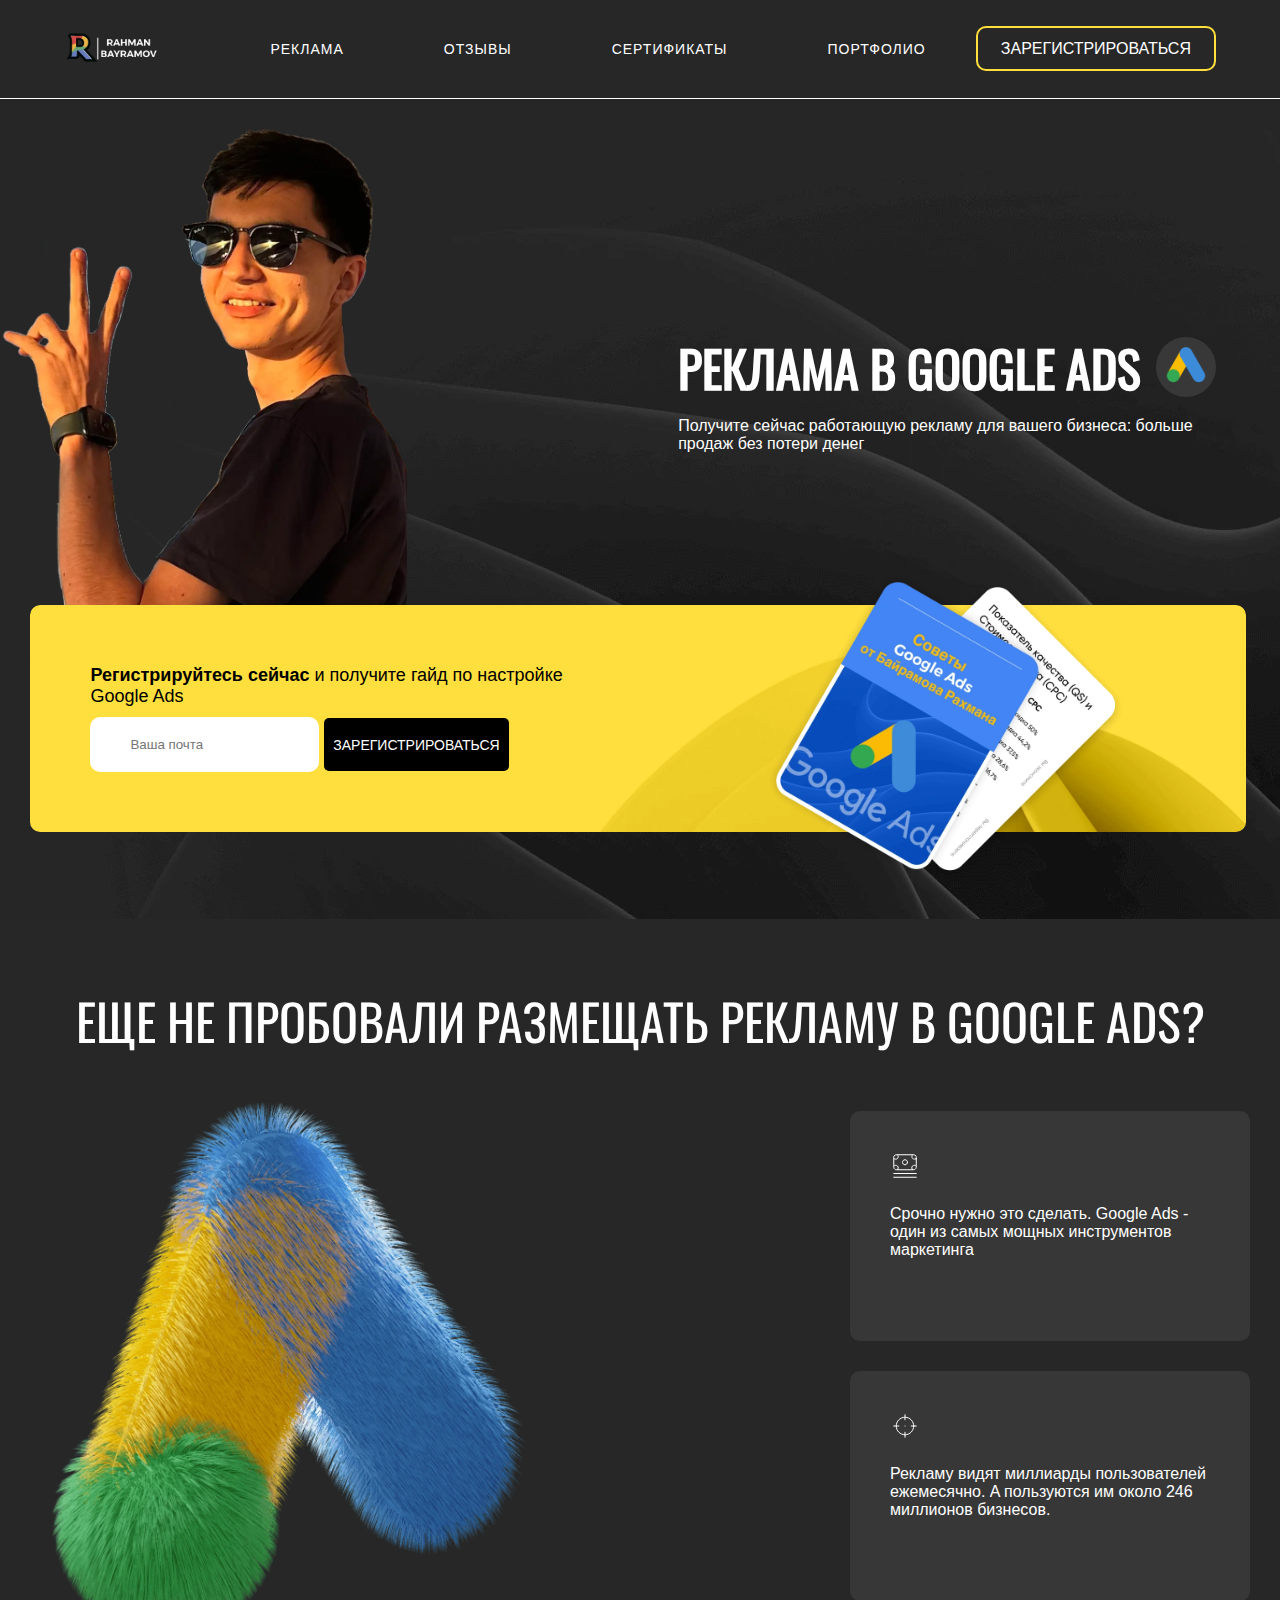
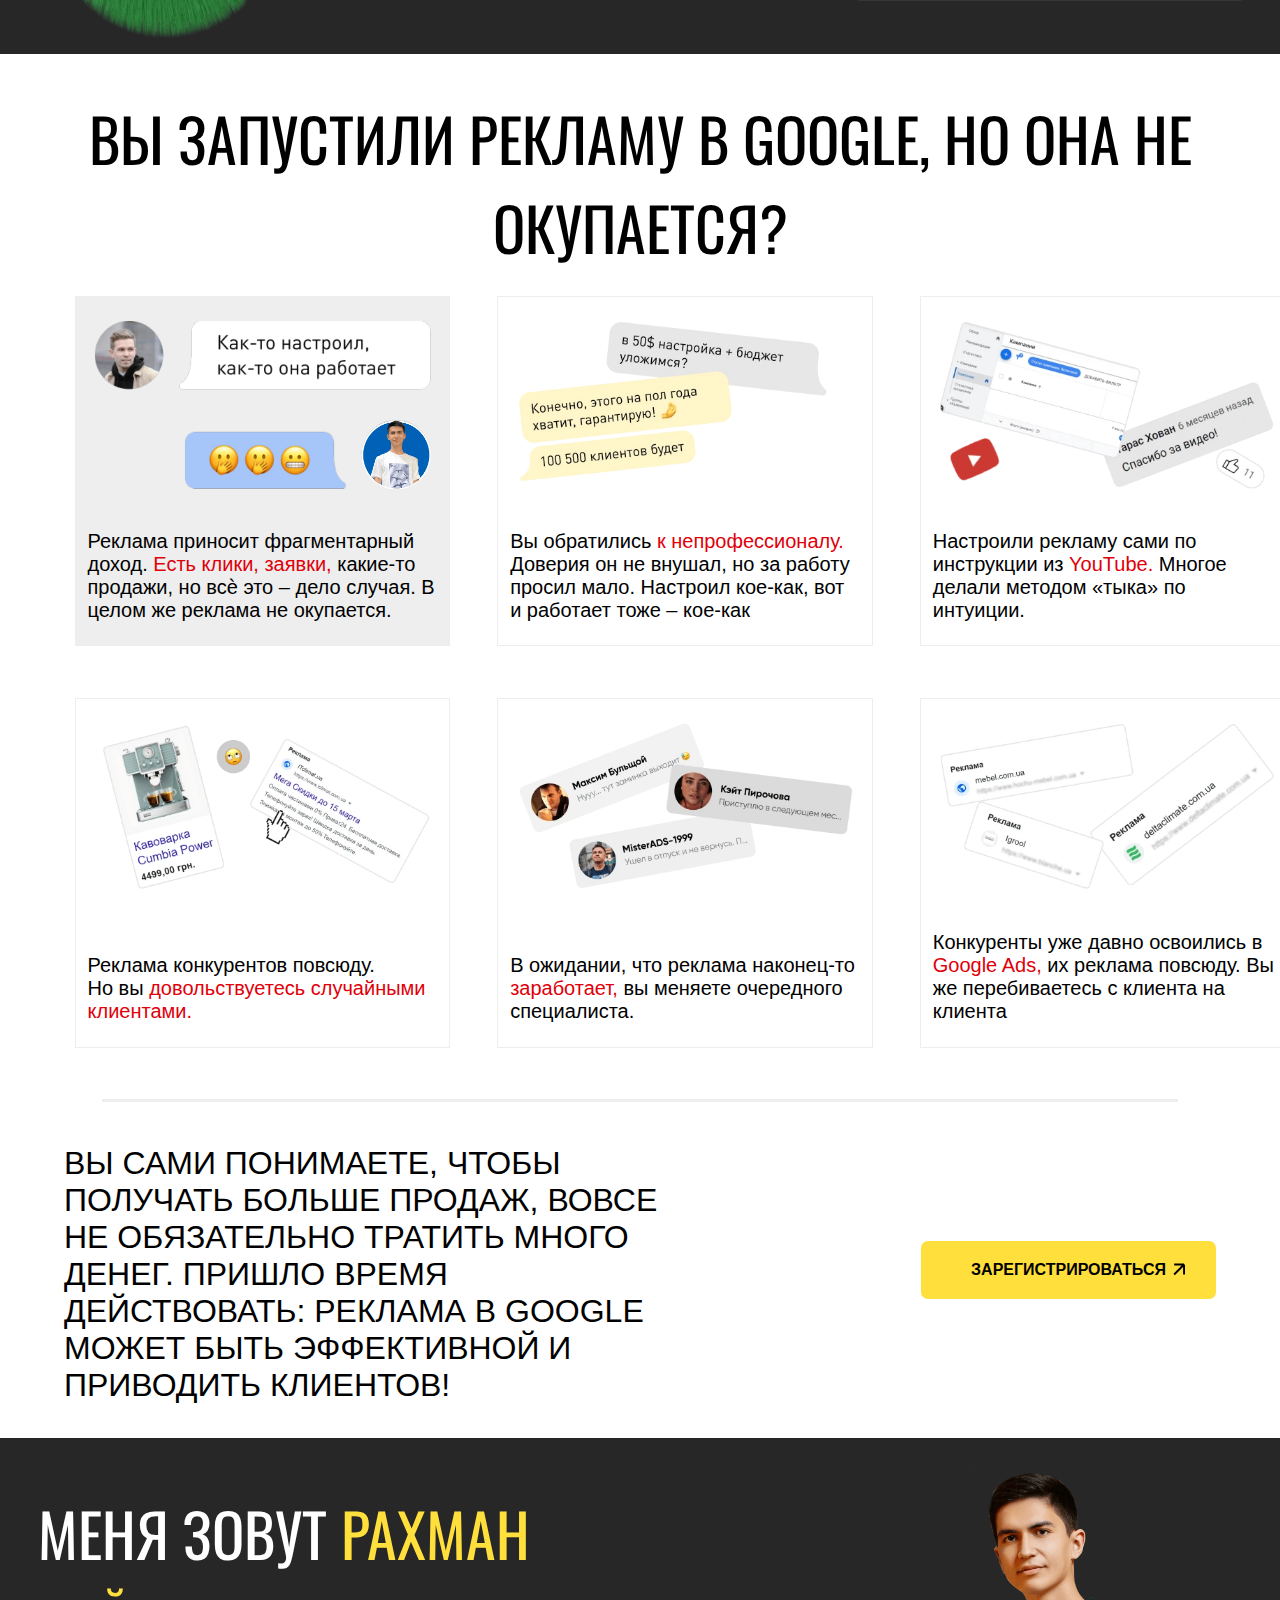
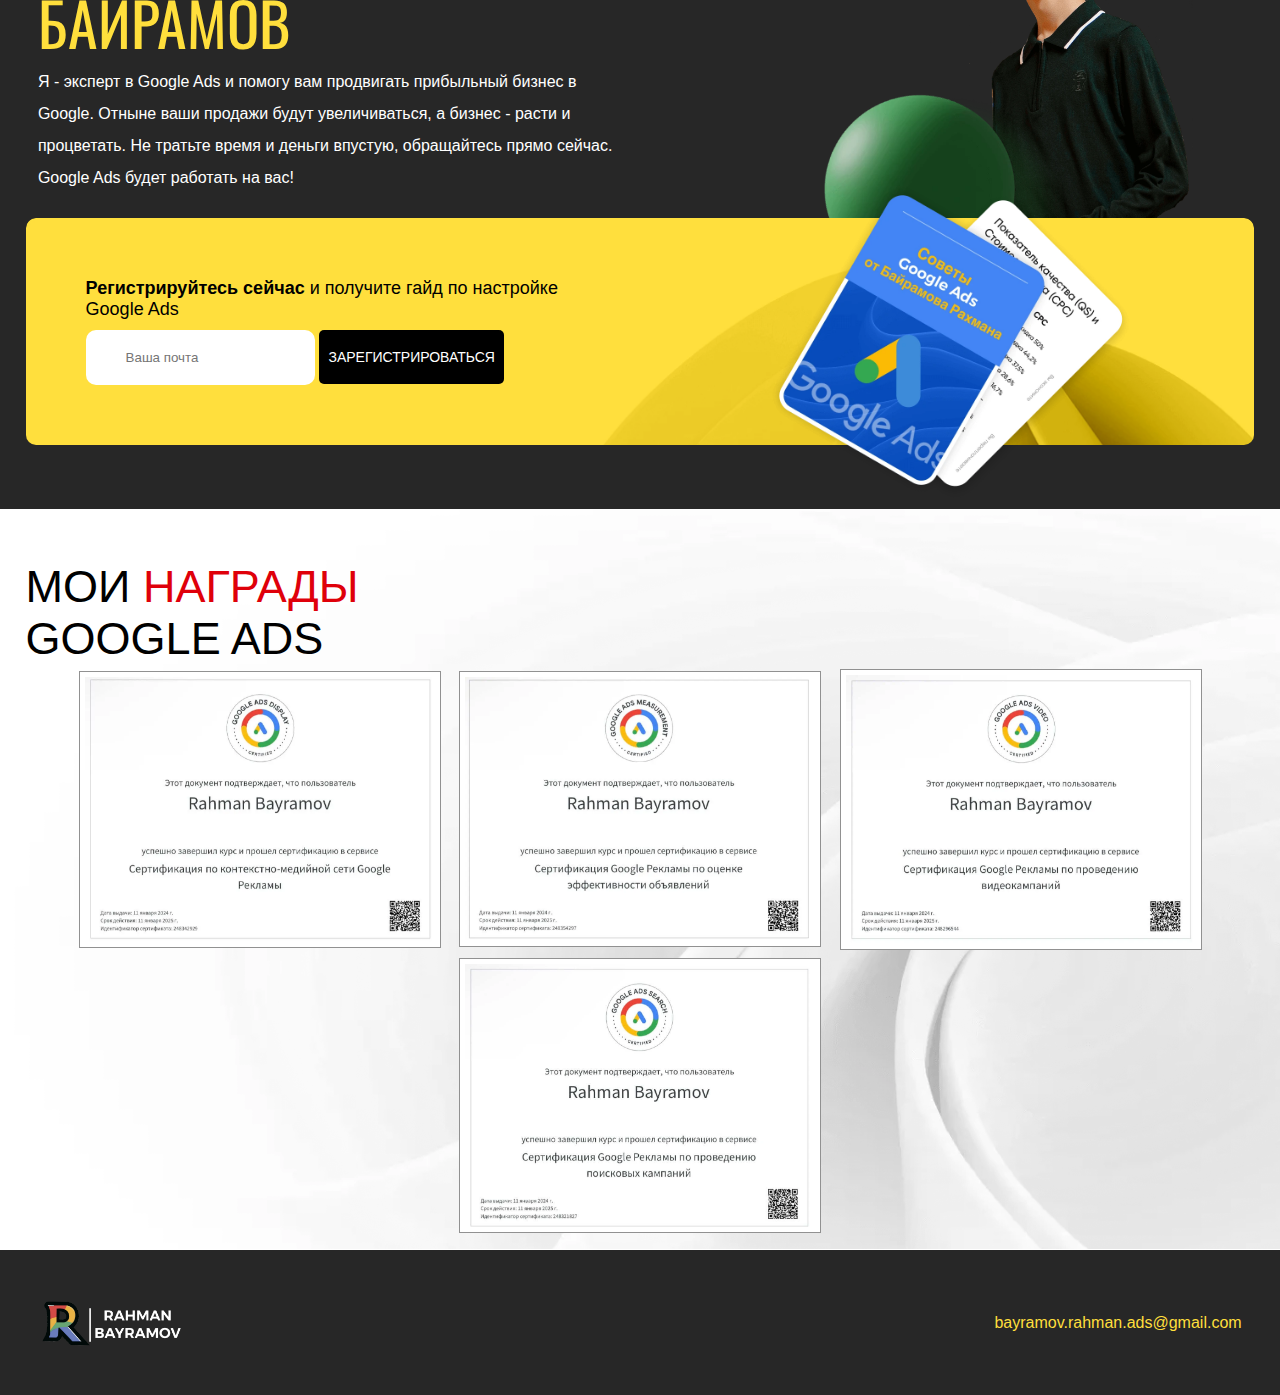
==== index.html @ 42907398 "photo change" ====
<!DOCTYPE html>
<html lang="en">
<head>
    <meta charset="UTF-8">
    <meta name="viewport" content="width=device-width, initial-scale=1.0">
    <meta name="description" content="Bayramow Rahman Google Ads reklama goymana komek edyan">
    <meta name="robots" content="index,follow">
    <meta name = "keywords" content = "Rahman, Bayramow, Google Ads, reklama, hyzmat, goymak, amatly" />
    <meta name = "revised" content = "Rahman Bayramow, 7/1/2024" />
    <meta name="google-site-verification" content="lGjwVgALSe47gOGlbo3NfjTSC-YKQ1XRAkryBtOQSU8" />
    <link rel="icon" href="img/gg.webp "  type="image/x-icon" >
    <!-- <link rel="preload" as="image" href="img/h.png"> -->





    <link rel="stylesheet" href="style/style.css">
    <title>Rahman Bayramow</title>
</head>
<body id="eto">
    <header>
        <a href="index.html"><img src="img/logo.webp" alt="logo"></a>
        <ul class="mobileKill">
            <li><a href="#second">РЕКЛАМА</a></li>
            <li><a href="#third">
                ОТЗЫВЫ</a></li>
            <li><a href="#six">СЕРТИФИКАТЫ</a></li>
            <li><a href="portfolio.html">ПОРТФОЛИО</a></li>

        </ul>
        <a class="mobileKill reg" href="reg.html" class="mobileKill">ЗАРЕГИСТРИРОВАТЬСЯ</a>
        <div class="ham">
        <div id="nav-icon2">
            <span></span>
            <span></span>
            <span></span>
            <span></span>
            <span></span>
            <span></span>
        </div>

    </div>


    </header>
    <div class="drop none">
        <ul id="ulMobile" class="ulMobile">
            <li><a href="#second">РЕКЛАМА</a></li>
            <li><a href="#third">
                ОТЗЫВЫ УЧАСТНИКОВ</a></li>
            <li><a href="#six">СЕРТИФИКАТЫ</a></li>
            <li><a href="portfolio.html">ПОРТФОЛИО</a></li>


        </ul>
    </div>
    <main>
        <div class="collage">
            <div class="left_ph">
                <!-- <img class="otzyv" src="img/o01.png" alt="otzyv"> -->
                <img class="hero" src="img/h1.webp" alt="Bayramow Rahman">
            </div>
        <div class="right">
            
            <h1> РЕКЛАМА В GOOGLE ADS <span class="title_svg"></span></h1>
            <p>Получите сейчас работающую рекламу для вашего бизнеса: больше продаж
                без потери денег</p>
            <!-- <p><span class="yellow"> Пошаговый план </span> <span class="bold yellow"> запуска за 1 день с нуля! </span> Как получать больше продаж без слива денег</p> -->
        </div>
        </div>
        
        <div class="bottom">
<div class="left_bottom">
    <p><span class="bold"> Регистрируйтесь сейчас </span> и получите гайд по настройке <br> Google Ads</p>
    <form>
        <input type="email" name="" placeholder="Ваша почта" id="">
        <!-- <button class="btn_dark">ЗАРЕГИСТРИРОВАТЬСЯ</button> -->
        <a href="reg.html" class="btn_dark">ЗАРЕГИСТРИРОВАТЬСЯ</a>
    </form>
</div>
<div class="right_bottom"></div>    
<img class="right_img" src="img/passG.webp" alt="Passport">
        </div>
    </main>
    <div class="second" id="second">
        <h2>ЕЩЕ НЕ ПРОБОВАЛИ РАЗМЕЩАТЬ РЕКЛАМУ В GOOGLE ADS?  </h2>
        <div class="second_main">
            <img src="img/gg.webp" alt="Dollar">
            <div class="left">
                <div class="l_bl block1">
                    <svg width="30" height="30" viewBox="0 0 30 30" fill="none" xmlns="http://www.w3.org/2000/svg">
                        <path d="M3.75 26.25H26.25M3.75 22.5H26.25M26.25 7.75V14.75C26.25 16.1501 26.25 16.8502 25.9775 17.385C25.7378 17.8554 25.3554 18.2378 24.885 18.4775C24.3502 18.75 23.6501 18.75 22.25 18.75H7.75C6.34987 18.75 5.6498 18.75 5.11502 18.4775C4.64462 18.2378 4.26217 17.8554 4.02248 17.385C3.75 16.8502 3.75 16.1501 3.75 14.75V7.75C3.75 6.34987 3.75 5.6498 4.02248 5.11502C4.26217 4.64462 4.64462 4.26217 5.11502 4.02248C5.6498 3.75 6.34987 3.75 7.75 3.75H22.25C23.6501 3.75 24.3502 3.75 24.885 4.02248C25.3554 4.26217 25.7378 4.64462 25.9775 5.11502C26.25 5.6498 26.25 6.34987 26.25 7.75ZM26.25 7.75C25.625 8.125 24.5908 8.125 24.375 8.125C22.9943 8.125 21.875 7.00571 21.875 5.625C21.875 4.87832 22.2023 4.20809 22.7214 3.75M7.5 18.75C8.47631 17.7737 8.47631 15.9763 7.5 15C6.52369 14.0237 4.72631 14.0237 3.75 15M7.5 3.75C8.47631 4.72631 8.47631 6.52369 7.5 7.5C6.52369 8.47631 4.72631 8.47631 3.75 7.5M22.5 18.75C21.5237 17.7737 21.5237 15.9763 22.5 15C23.4763 14.0237 25.2737 14.0237 26.25 15M17.5 11.25C17.5 12.6307 16.3807 13.75 15 13.75C13.6193 13.75 12.5 12.6307 12.5 11.25C12.5 9.86929 13.6193 8.75 15 8.75C16.3807 8.75 17.5 9.86929 17.5 11.25Z" stroke="white" stroke-linecap="round" stroke-linejoin="round"></path>
                        </svg>
<p>
    Срочно нужно это сделать. Google Ads - один из самых мощных инструментов
маркетинга
</p></div>
<div class="l_bl">
    <svg width="30" height="30" viewBox="0 0 30 30" fill="none" xmlns="http://www.w3.org/2000/svg">
        <path d="M15 3.75V8.75M15 21.25V26.25M3.75 15H8.75M21.25 15H26.25M15 15H15.0125M23.75 15C23.75 19.8325 19.8325 23.75 15 23.75C10.1675 23.75 6.25 19.8325 6.25 15C6.25 10.1675 10.1675 6.25 15 6.25C19.8325 6.25 23.75 10.1675 23.75 15Z" stroke="white" stroke-linecap="round" stroke-linejoin="round"></path>
        </svg>
<p>
    Рекламу видят миллиарды пользователей ежемесячно. A пользуются
им около 246 миллионов бизнесов.
</p></div>
        </div>
    </div>
    <div class="third" id="third">
<h3>ВЫ ЗАПУСТИЛИ РЕКЛАМУ В GOOGLE, НО ОНА НЕ ОКУПАЕТСЯ?</h3>
            <div class="third_collage">
                <div class="th1 gray">
                    <img src="img/refusion-1.webp" alt="Otzyv">

                    <p>Реклама приносит фрагментарный
                        доход. <span class="red"> Есть клики, заявки, </span> какие-то продажи, но всѐ это – дело
                        случая. В целом же реклама не
                        окупается.
                        </p>     
</div>
                <div class="th1">
                    <img src="img/refusion-2.webp" alt="Otzyv">

    <p>Вы обратились <span class="red"> к непрофессионалу. </span> Доверия он не внушал, но за работу
        просил мало. Настроил кое-как, вот
        и работает тоже – кое-как</p> 
</div>
                <div class="th1">
                    <img src="img/refusion-3.webp" alt="Otzyv">
<p>
    Настроили рекламу сами по
инструкции из <span class="red"> YouTube. </span>
Многое делали методом
«тыка» по интуиции.
</p>
                </div>
            </div>
            <div class="third_collage">
                <div class="th1 ">
                    <img src="img/refusion-4.webp" alt="Otzyv">

    <p>Реклама  конкурентов повсюду.
        <br>
                                Но вы <span class="red"> довольствуетесь случайными клиентами. </span></p>
                </div>
                <div class="th1">
                    <img src="img/refusion-5.webp" alt="Otzyv">


<p>В ожидании, что реклама наконец-то
    <span class="red"> заработает, </span> вы меняете очередного
    специалиста.</p>
</div>
                <div class="th1">
                    <img src="img/refusion-6.webp" alt="Otzyv">
                    <p>
                        Конкуренты уже давно освоились в
                    <span class="red"> Google Ads, </span> их реклама повсюду.
                    Вы же перебиваетесь с клиента на
                    клиента
                    </p>        
                </div>
            </div>
            </div>
    </div>
    <div class="fourthh">
        <div class="line"></div>
<div class="fourth">
        <div class="fourth_2">
<h4>ВЫ САМИ ПОНИМАЕТЕ, ЧТОБЫ ПОЛУЧАТЬ БОЛЬШЕ ПРОДАЖ, ВОВСЕ НЕ ОБЯЗАТЕЛЬНО ТРАТИТЬ МНОГО ДЕНЕГ. ПРИШЛО ВРЕМЯ ДЕЙСТВОВАТЬ: РЕКЛАМА В
    GOOGLE МОЖЕТ БЫТЬ ЭФФЕКТИВНОЙ И ПРИВОДИТЬ КЛИЕНТОВ!
    </h4>           
        </div>
        <a href="reg.html" class=" btn_yellow">ЗАРЕГИСТРИРОВАТЬСЯ</a>
    </div>
</div>
<div class="five_main">
    <div class="five">
        <div class="five_left">
            <p class="big">МЕНЯ ЗОВУТ <span class=" yellow_big"> РАХМАН БАЙРАМОВ 
            </span></p>
            <p class="five_p">Я - эксперт в Google Ads и помогу вам продвигать прибыльный бизнес в Google. Отныне ваши
                продажи будут увеличиваться, а бизнес - расти и процветать. Не тратьте время и деньги впустую,
                обращайтесь прямо сейчас. Google Ads будет работать на вас!</p>

        </div>
        <div class="five_right">
<img class="lecture" src="img/lecturer-decor.webp" alt="back">
    </div>

</div>

<div class="bottom five_bot">
    <div class="left_bottom">
        <p><span class="bold"> Регистрируйтесь сейчас </span> и получите гайд по настройке <br> Google Ads</p>
        <form   action="" method="">
            <input type="email" name="" placeholder="Ваша почта" id="" required>
            <a href="reg.html" class="btn_dark">ЗАРЕГИСТРИРОВАТЬСЯ</a>
        </form>
    </div>
    <div class="right_bottom"></div>    
    <img class="right_img" src="img/passG.webp" alt="Dollar">
            </div>

</div>
<div class="six" id="six">
    <div class="title">МОИ <span class="red"> НАГРАДЫ </span><br> GOOGLE ADS</div>

<div class="gallery">
    <img src="img/1.webp" alt="nagrada"><img src="img/2.webp" alt="nagrada"><img src="img/3.webp" alt="nagrada"><img src="img/4.webp" alt="nagrada">
  </div>


<footer>
    <img src="img/logo.webp" alt="logo">

        <a href="mailto:mail@bayramov.rahman.ads@gmail.com" class="yellow ">bayramov.rahman.ads@gmail.com</a>

    
</footer>
<script src="js/script.js"></script>
</body>
</html>
---- style/style.css ----
*{
    margin: 0;
    padding: 0;
    box-sizing: border-box;
    text-decoration: none;
    list-style: none;
    outline: none;
    color: white;
    font-family: Helvetica,Arial, sans-serif;
    scroll-behavior: smooth;

}
 @font-face {
    font-family: 'Oswald';
    font-weight: normal;
    font-style: normal;
    src: url(../fonts/Oswal-Regular.woff) format('woff');
    font-display: swap

}
a, button{
    transition: 0.4s;
}


/* mobile */


.ulMobile {
    display: flex;
    flex-direction: column;
    align-items: center;
    justify-content: center;
  
  }

/* hamburger */

#nav-icon2 {
    margin-right: 3%;
    width: 30px;
    height: 25px;
    position: relative;
    -webkit-transform: rotate(0deg);
    -moz-transform: rotate(0deg);
    -o-transform: rotate(0deg);
    transform: rotate(0deg);
    -webkit-transition: .5s ease-in-out;
    -moz-transition: .5s ease-in-out;
    -o-transition: .5s ease-in-out;
    transition: .5s ease-in-out;
    cursor: pointer;
    
  }
  
  #nav-icon2 span {
    display: block;
    position: absolute;
    height: 2px;
    width: 50%;
    background: #FFDF3C;
    -webkit-transform: rotate(0deg);
    -moz-transform: rotate(0deg);
    -o-transform: rotate(0deg);
    transform: rotate(0deg);
    -webkit-transition: .25s ease-in-out;
    -moz-transition: .25s ease-in-out;
    -o-transition: .25s ease-in-out;
    transition: .25s ease-in-out;
  
  }
  
  #nav-icon2 span:nth-child(even) {
    left: 50%;
    border-radius: 0 9px 9px 0;
  }
  
  #nav-icon2 span:nth-child(odd) {
    left: 0px;
    border-radius: 9px 0 0 9px;
  }
  
  #nav-icon2 span:nth-child(1),
  #nav-icon2 span:nth-child(2) {
    top: 0px;
  }
  
  #nav-icon2 span:nth-child(3),
  #nav-icon2 span:nth-child(4) {
    top: 12px;
  }
  
  #nav-icon2 span:nth-child(5),
  #nav-icon2 span:nth-child(6) {
    top: 24px;
  }
  
  #nav-icon2.open span:nth-child(1),
  #nav-icon2.open span:nth-child(6) {
    -webkit-transform: rotate(45deg);
    -moz-transform: rotate(45deg);
    -o-transform: rotate(45deg);
    transform: rotate(45deg);
  }
  
  #nav-icon2.open span:nth-child(2),
  #nav-icon2.open span:nth-child(5) {
    -webkit-transform: rotate(-45deg);
    -moz-transform: rotate(-45deg);
    -o-transform: rotate(-45deg);
    transform: rotate(-45deg);
  }
  
  #nav-icon2.open span:nth-child(1) {
    left: 5px;
    top: 7px;
  }
  
  #nav-icon2.open span:nth-child(2) {
    left: calc(50% - 0px);
    top: 7px;
  }
  
  #nav-icon2.open span:nth-child(3) {
    left: -50%;
    opacity: 0;
  }
  
  #nav-icon2.open span:nth-child(4) {
    left: 100%;
    opacity: 0;
  }
  
  #nav-icon2.open span:nth-child(5) {
    left: 5px;
    top: 17px;
  }
  
  #nav-icon2.open span:nth-child(6) {
    left: calc(50% - 1px);
    top: 16px;
  }
  
  .active {
    display: block;
  }
    
  .none{
    display: none;
  }









.home_lock{
    height: 100%;
    width: 100%;
    overflow: hidden;
}


/* end mobile */
header{
    background-color: #272727;
    display: flex;
    justify-content: space-between;
    padding: 0% 5%;
    align-items: center;
    border-bottom: 1px solid white;
}
header a img{
    width: 60%;
}
header ul{
    display: flex;
    justify-content: center;
}
header ul li {
    padding:0 50px;
    letter-spacing: 1px;
    font-size: 14px;
}

.reg{
    padding: 1% 2%;
    background-color: transparent;
    border: 2px solid #FFDF3C;
    border-radius: 10px;
}
.reg_img{
    width: 30%;
}
.port{
    padding: 4% 0;
    background-image: url(../img/hero-bg.webp);
    background-color: #272727;

}
.reg_pole{
    width: 80%;
    height: 40%;
    display: flex;
    justify-content: space-between;
    align-items: center;
    border-radius: 10px;
    background: #383838 right center/cover no-repeat;
    padding: 0 2%;
}
.dan{
    line-height: 2;
}

.big_reg{
    background-image: url(../img/hero-bg.webp);
    display: flex;
    justify-content: center;
    padding: 5% 0;
}
.reg_pole img{
    width: 40%;
}
.dan{
    margin-bottom: 8%;
}
.call{
    padding: 3% 8%;
    background-color: #919191;
    border-radius: 10px;
    font-size: 20px;
}
.call:hover, .call:focus{
    background-color: #000;

}

/* main */

main{
    background-image: url(../img/hero-bg.webp);
    padding: 2% 5% 2% 0;
    background-color: #272727;

}
.collage{
    display: flex;
    justify-content: space-evenly;
    align-items: center;
}

.hero{
    width:60%;
}
.otzyv{
    position: absolute;
    left: 5%;
    bottom: 50%;
    width: 184px;
    height: 103px;
    background: center/cover no-repeat;
    z-index: 3;
}

.right h1{
    text-transform: uppercase;
    line-height: 1.2;
    margin-bottom: 20px;
    font-family: 'Oswald', sans-serif;
    font-size: 50px;
    display: flex;
    justify-content: space-between;
    align-items: center;
}
.title_svg{
    background-image: url(../img/hero-title-icon.svg);
    background-repeat: no-repeat;
    display: flex;
    width: 60px;
    height: 60px;
}
.free{
    border: 1px solid rgba(255, 255, 255, 0.2);
    display: inline-flex;
    align-items: center;
    padding:8px 18px 8px 8px;
    border-radius: 50px;
    margin-bottom: 2%;
}
.free p{
    padding-left: 30px;
}
.yellow{
    color: #FFDF3C;
} 
.red{
    color: #DF000A;
}
.bold{
    font-weight: 700;
}
.bottom{
    margin: -5% 2.5%;
    background-image: url(../img/hero-reg-bg.webp);
    width: 100%;
    padding: 60px;
    border-radius: 10px;
    background-repeat: no-repeat;
    display: flex;
    justify-content: space-between;
    background-size: cover;
    background-color: #272727;
    position: relative;
    margin-bottom: 5%;
}
.bottom p, .bottom span{
    color:black !important ;
    padding: 0 0 10px;
    font-size: 18px;



}
form input, form button{
    padding: 20px 40px;
    border-radius: 10px;
    border: none;
}
form input{
color: black;

}
form button{
    background-color: black;
    /* margin-left: 30px; */
    font-weight: 700;
}
.btn_yellow{
    background-color: #FFDF3C !important;
    font-weight: 700;
    padding: 20px 50px;
    border-radius: 7px;
    border: none;
    color: black;
    background: #fff url(../img/btn-icon-dark.svg) 90% center/20px no-repeat;
    font-weight: 800;


}
.btn_yellow:hover{
    background: #000 url(../img/btn-icon-light.svg) 90% center/20px no-repeat;
    background-color: #000 !important;
    color: #fff;

}
.btn_dark{
    background-color: #000;
    border-radius: 5px;
    padding: 4% 2%;
    font-size: 14px;
    transition: 0.3s ease-in-out;
}

.btn_dark:hover {
    background: #FFDF3C;
    color: #000;
    border: 1px solid #717171;
box-shadow: 2px 5px 5px #717171;
font-size: 16px;

}

.right_img{
    position: absolute;
    width: 30%;
    left: 60%;
    top: -15%;
}


/* second */

.second{
    padding: 5% 0 0;
    background-color: #272727;
    
}
.second h2{
    text-align: center;
    font-size: 50px;
    font-family: 'Oswald', sans-serif;
    font-weight: 100;
    line-height: 1.5;
}
.second_main{
    display: flex;
    justify-content: space-between;
    align-items: center;
}
.second_main img{
    width: 45%;
}

.l_bl{
    max-width: 400px;
    background: rgba(58, 58, 58, 0.86);
    border-radius: 10px;
    padding: 40px;
    min-height: 230px;
    transition: 0.4s ease;
    margin: 30px;

}
.l_bl svg{
    height: 30px;
    width: 30px;
    margin-bottom: 20px;
}

.block4{
    background-color: white !important; 
}
.block4 p{
    color: black !important;

}


/* third */
.third{
padding: 3% 0 2%;
background-color: #fff;
}
.third h3{
    color: #000 !important;
    text-align: center;
    font-weight: 400;
    font-family: 'Oswald', sans-serif;
    font-size: 60px;
}
.third_collage{
    display: flex;
    justify-content: space-between;
    padding: 2% 4%;
}
.th1{
border: 1px solid #eee;
 margin: 0 2%;
 min-height: 350px;
 display: flex;
 flex-direction: column;
 justify-content: space-between;
 padding: 2% 1%;
}
.th1 p{
    color: #000 !important;
    font-size: 20px;
    font-family: Helvetica;
    font-weight: 100;

}
.th1 img{
    background: center/contain no-repeat;
    width: 350px;

}
.gray{
    background-color: #eee;   

}
.tazegray{
    background-color: #eee;
    color: #000 !important;

}
.th1 img{
    padding: 0 2%;
}

/* fourth */

.fourth{
    padding: 2% 5%;
    display: flex;
    justify-content: space-between;
    align-items: center;
}
.fourth_2 h4{
    padding: 2% 0 1%;
        color: #000 !important;
        width: 70%;
        font-size: 32px;
        font-family:  Helvetica, sans-serif;
        font-weight: 500;
}
.fourth_2 p{
    color: #000 !important;
    font-size: 20px;
}




/* fourth line */

.line{
    border-bottom: 3px solid #eee ;
    margin: 0 8%;
}


/* five */

.five_main{
    background-color: #272727;
}
.five{
    display: flex;
    justify-content: space-between;
    align-items: center;
    position: relative;

}
.five_left{
    flex: 0 0 50%;
    padding: 2% 2% 2% 1%;
}
.five_p{
    line-height: 2;
}
.big{
    font-size: 60px ;
    font-family: 'Oswald', sans-serif;
}
.yellow_big{
    color: #FFDF3C;
    font-size: 60px ;
    font-family: 'Oswald', sans-serif;
}
.five_ul li{
    list-style: inside;
    line-height: 3;
    font-family: Helvetica, sans-serif;
    font-size: 16px;
}
.five_right{
background-image: url(../img/r.webp);
position: absolute;
    right: 5%;
    height: 100%;
    background-position: right;
    background-size: contain;
    background-repeat: no-repeat;
    width: 100%;
}



.lecture{
    width: 20%;
    position: absolute;
    right: 10%;
    top: 65%;
}

.five_bottom{
    display: flex;
    justify-content: space-between;
    align-items: center;
    padding: 5% 0;

}
.five_bottom_col{
    display: flex;
    flex-direction: column;
    background: #383838;
    padding: 35px;
    font-size:18px;
    border-radius: 10px ;
    height: 100%;
    margin: 0 10px;
}
.five_bottom_col span{
    margin-bottom: 4%;
}

.five_main{
    padding: 2% 2% 5%;
}
.five_bot{
    margin: 0 5% 0 0;
}

/* six */


.six{
    background-image: url(../img/result-bg.webp);
    background-position: center;
    background-repeat: no-repeat;
    background-size: cover;
    padding: 4% 0 0;
}

.title{
    font-size: 45px;
    color: #000;
    width: 50%;
    padding: 0 2%;
}

.six_collage{
    padding: 4% 0;
    display: flex;
    justify-content: right;
    align-items: center;
}
.six_cl{
    background: #272727;
    padding: 40px;
    border-radius: 10px;
    height: 100%;
    margin: 0 2%;
}
.six_cl p{
    line-height: 1.5;
    font-size: 18px;
    font-weight: 100;
}
.six_cl-up{
    display: flex;
    align-items: center;
    padding-bottom: 10%;
}

.six_cl-up img{
    margin-right: 5%;
    width: 20%;
}

.six_pallet{
    display: flex;
    background: #EEEEEE;
    border-radius: 10px;
    margin-top: 4%;
    padding: 4% 6%;
    max-height: 55%;
    position: relative;
}
.left_img{
    width: 60%;
    position: absolute;
    top: 50%;
    left: 80%;
    transform: translate(-50%, -50%);
    height: 486px;
    width: 574px;
}
.six_right img{
    width: 40%;
}



.six_pallet_title{
    font-size: 50px;
    color: #000 !important;
    width: 60%;
}
.six_main_collage{
    display: flex;
    justify-content: space-between;
    align-items: center;
    flex-direction: column;
}
.six_collage img{
    width: 100%;
}
.six_collage img{
  cursor: pointer;
  transition-property: max-width, max-height, left, top;
  transition-duration: 0.3s;
}


/* seven */


.seven{
    background-color: #272727;
    padding: 7% 3%;
}
.seven_title{
    text-align: center;
    font-size: 50px;
    font-weight: 400;
}


.seven_bot{
    margin: 5% 0 7%;
}
.seven_text{
    font-size: 12px;
    text-align: center;
    font-weight: 100;
}


/* footer */

footer{
    background-color: #272727;
    border-top: 0.5px solid white;
    padding: 0% 3%;
    display: flex;
    justify-content: space-between;
    align-items: center;

}

footer img{
    width: 12%;

}
.footer_main, .footer_left{
    display: flex;
    justify-content: space-between;
    align-items: center;
}

.footer_left p{
    margin: 0 15px;
}


.footer_right{
    display: flex;
    align-items: center;
}
.footer_right img{
    margin-right: 5%;
}
/* foto */

.gallery {
    position: relative; display: flex; flex-flow: row wrap;
    justify-content: space-evenly; align-items: center;
    height: 100%; width: 90%; margin: 0 auto;
    padding: 0 0 1%;
  }
  .gallery img {
    height: auto; max-width: 350px; margin: 10px;
    box-shadow: 0 0 0 5px #fff, 0 0 0 6px #919191;
    transition: .3s linear; cursor: pointer;
  }
  .show img { opacity: .25; pointer-events: none; }
  .active {
    transition: box-shadow .3s linear .3s, top 1s ease-out, left 0.5s ease-out, transform 0.5s ease-out, width 0.5s ease-in, height 0.5s ease-in;
    box-shadow: 0 0 0 10px #fff; filter: drop-shadow(1px 2px 6px #000);
    pointer-events: none;
  }
  .close {
    position: relative; left: 100%;
    height: 20px; width: 20px;
    transform: translate(0%, -100%);
    border-radius: 50%;
    box-shadow: 0 0 0 2px #fff, 0 0 2px 2px #000;
    font: bold 20px/20px Arial; text-align: center;
    background-color: #000; color: #fff;
    pointer-events: auto; cursor: pointer;
    transition: 1s linear; opacity: 0;
  }
/* foto end */
.bigger{
    font-size: 25px;
    font-weight: 400;
}

/* prosto */
.gorayda{
    display: flex;
    justify-content: center;
    align-items: center;
}

#nav-icon2 {
    display: none;
  }
 .drop{
    background-color: #272727;
    border-bottom: 1px solid #eee;
    transition: 0.5s ease 
} 
 .drop ul li{
    margin: 5% 0;
 }
.reg_header{
    background-color: #272727;
    justify-content: center;
}
.reg_header img{
    width: 25%;
}
.photoGallery{
    background-color: #fff;
    min-width: 20% ;
}
.reg_img{
    width: 20%;
}
 @media (min-width:320px) and (max-width:393px) {
    .left_ph{
        display: flex;
        justify-content: center;
        align-items: center;
    }
    main{
        padding: 0;
    }
    .reg_img{
        width: 100%;
    }
.photoGallery a img{
    width: 94%;
    background-color: transparent;
}
    header a img{
        width: 50%;
    }
    .reg_pole{
        flex-direction: column-reverse;
        border-radius: 8px;
        width: 95%;
        padding: 6% 0;
    }
    .reg_pole img{
        width: 100%;
    }
    .dan{
        text-align: center;
    }
    .dan h1{
        font-size: 22px;
    }
    .call{
        font-size: 17px;
    }
    .big_dan{
        display: flex;
        flex-direction: column;
        align-items: center;
        justify-content: center;
    }
    #nav-icon2{
        display: block;
    }
    .mobileKill{
        display: none;
    }
    .otzyv{
        display: none;
    }
    .collage{
        flex-direction: column-reverse;
    }
    .right{
        padding: 0 5%;
    }
    .title_svg{
        display: none;
    }
    form{
        display: flex;
        flex-direction: column;
    }
    form button{
        margin: 5% 0;
    }
    .second h2, .third h3{
        font-size: 25px;
        padding: 0 2%;
    }
    .l_bl{
        margin: 4%;
        padding: 5%;
        min-height: 150px;
    }
    .second_main{
        flex-direction: column;
    }
    .third_collage{
        flex-direction: column;
        background-color: antiquewhite;
    }
    .th1{
        min-height: fit-content;
        padding: 2% 3%;
        margin: 0 2% 4%;
    }
    .th1 img{
        width: auto;
    }
    .th1 p{
        font-size: 16px;
    }
    .fourth{
        flex-direction: column;
        margin: 4% 0;
    }
    .fourth_2 h4{
        margin-bottom: 3%;
        width: auto;
        font-size: 17px;
    }
    .five{
        flex-direction: column;
    }
    .five_right{
        display: none;
    }
    .five_left p:first-child{
        font-size: 25px;
    }
    .yellow_big{
        font-size: 25px;
    }
    .five_p{
        font-size: 15px;
        line-height: 1.7;
        margin: 5% 0;
    }
    .right_img{
        display: none;
    }
    .five_bot{
        margin: 0;
    }
    .bottom{
        padding: 20px;
    }
    .title{
        font-size: 25px;
        width: auto;
    }
    .noneInWeb{
        display: block;
    }
    .slideshow-container{
        padding: 5% 4%;
    }
    .seven_title{
        font-size: 20px;
    }
    footer img{
        width: 25%;
    }
    footer a{
        cursor: pointer;
        transition: 0.4s;
        font-size: 12px;
    }
    .btn_yellow{
        padding: 3.5% 14%;
        font-weight: 700;
    }
    form input, form button {
        padding: 4%;
    }
    form button{
        display: flex;
    }
    .gallery img {
        height: auto; width: 40%; margin: 10px;
      }
  }

  @media (min-width:393px) and (max-width:425px) {
    .left_ph{
        display: flex;
        justify-content: center;
        align-items: center;
    }
    main{
        padding: 0;
    }
    .reg_img{
        width: 100%;
    }
    .photoGallery a img{
        width: 95%;
        background-color: transparent;
    }
    header a img{
        width: 50%;
    }
    .reg_pole{
        flex-direction: column-reverse;
        border-radius: 8px;
        width: 95%;
        padding: 6% 0;
    }
    .reg_pole img{
        width: 100%;
    }
    .dan{
        text-align: center;
    }
    .dan h1{
        font-size: 22px;
    }
    .call{
        font-size: 17px;
    }
    .big_dan{
        display: flex;
        flex-direction: column;
        align-items: center;
        justify-content: center;
    }

    .gallery img {
        height: auto; width: 40%; margin: 10px;
      }
    #nav-icon2{
        display: block;
    }
    .mobileKill{
        display: none;
    }
    .otzyv{
        display: none;
    }
    .collage{
        flex-direction: column-reverse;
    }
    .right{
        padding: 0 5%;
    }
    .title_svg{
        display: none;
    }
    form{
        display: flex;
        flex-direction: column;
    }
    form button{
        margin: 5% 0;
    }
    .second h2, .third h3{
        font-size: 25px;
        padding: 0 2%;
    }
    .l_bl{
        margin: 4%;
        padding: 5%;
        min-height: 150px;
    }
    .second_main{
        flex-direction: column;
    }
    .third_collage{
        flex-direction: column;
        background-color: antiquewhite;
    }
    .th1{
        min-height: fit-content;
        padding: 2% 3%;
        margin: 0 2% 4%;
    }
    .th1 img{
        width: auto;
    }
    .th1 p{
        font-size: 16px;
    }
    .fourth{
        flex-direction: column;
        margin: 4% 0;
    }
    .fourth_2 h4{
        margin-bottom: 3%;
        width: auto;
        font-size: 17px;
    }
    .five{
        flex-direction: column;
    }
    .five_right{
        display: none;
    }
    .five_left p:first-child{
        font-size: 25px;
    }
    .yellow_big{
        font-size: 25px;
    }
    .five_p{
        font-size: 15px;
        line-height: 1.7;
        margin: 5% 0;
    }
    .right_img{
        display: none;
    }
    .five_bot{
        margin: 0;
    }
    .bottom{
        padding: 20px;
    }
    .title{
        font-size: 25px;
        width: auto;
    }
    .noneInWeb{
        display: block;
    }
    .slideshow-container{
        padding: 5% 4%;
    }
    .seven_title{
        font-size: 20px;
    }
    footer img{
        width: 25%;
    }
    footer a{
        cursor: pointer;
        transition: 0.4s;
        font-size: 12px;
    }
    .btn_yellow{
        padding: 3.5% 14%;
        font-weight: 700;
    }
    form input, form button {
        padding: 4%;
    }
    form button{
        display: flex;
    }
  }

 @media (min-width:425px) and (max-width:768px){
    .left_ph{
        display: flex;
        justify-content: center;
        align-items: center;
    }
    main{
        padding: 0;
    }
    .reg_img{
        width: 100%;
    }
    .photoGallery a img{
        width: 95%;
        background-color: transparent;
    }
    header a img{
        width: 50%;
    }
    .reg_pole{
        flex-direction: column-reverse;
        border-radius: 8px;
        width: 95%;
        padding: 6% 0;
    }
    .reg_pole img{
        width: 100%;
    }
    .dan{
        text-align: center;
    }
    .dan h1{
        font-size: 22px;
    }
    .call{
        font-size: 17px;
    }
    .big_dan{
        display: flex;
        flex-direction: column;
        align-items: center;
        justify-content: center;
    }
    .gallery img {
        height: auto; width: 40%; margin: 10px;
      }
    #nav-icon2{
        display: block;
    }
    .mobileKill{
        display: none;
    }
    .otzyv{
        display: none;
    }
    .collage{
        flex-direction: column-reverse;
    }
    .right{
        padding: 0 5%;
    }
    .title_svg{
        display: none;
    }
    form{
        display: flex;
        flex-direction: column;
    }
    form button{
        margin: 5% 0;
    }
    .second h2, .third h3{
        font-size: 25px;
        padding: 0 2%;
    }
    .l_bl{
        margin: 4%;
        padding: 5%;
        min-height: 150px;
    }
    .second_main{
        flex-direction: column;
    }
    .third_collage{
        flex-direction: column;
        background-color: antiquewhite;
    }
    .th1{
        min-height: fit-content;
        padding: 2% 3%;
        margin: 0 2% 4%;
    }
    .th1 img{
        width: auto;
    }
    .th1 p{
        font-size: 16px;
    }
    .fourth{
        flex-direction: column;
        margin: 4% 0;
    }
    .fourth_2 h4{
        margin-bottom: 3%;
        width: auto;
        font-size: 17px;
    }
    .five{
        flex-direction: column;
    }
    .five_right{
        display: none;
    }
    .five_left p:first-child{
        font-size: 25px;
    }
    .yellow_big{
        font-size: 25px;
    }
    .five_p{
        font-size: 15px;
        line-height: 1.7;
        margin: 5% 0;
    }
    .right_img{
        display: none;
    }
    .five_bot{
        margin: 0;
    }
    .bottom{
        padding: 20px;
    }
    .title{
        font-size: 25px;
        width: auto;
    }
    .noneInWeb{
        display: block;
    }
    .slideshow-container{
        padding: 5% 4%;
    }
    .seven_title{
        font-size: 20px;
    }
    footer img{
        width: 25%;
    }
    footer a{
        cursor: pointer;
        transition: 0.4s;
        font-size: 12px;
    }
    .btn_yellow{
        padding: 3.5% 14%;
        font-weight: 700;
    }
    form input, form button {
        padding: 4%;
    }
    form button{
        display: flex;
    }
  }
  @media (min-width:768px) and (max-width:1024px) {
    header a img{
        width: 50%;
    }
    .gallery img {
        height: auto; width: 40%; margin: 10px;
      }
    #nav-icon2{
        display: block;
    }
    .mobileKill{
        display: none;
    }
    .otzyv{
        display: none;
    }
    .collage{
        flex-direction: column-reverse;
    }
    .right{
        padding: 0 5%;
    }
    .title_svg{
        display: none;
    }
    form{
        display: flex;
        flex-direction: column;
    }
    form button{
        margin: 5% 0;
    }
    .second h2, .third h3{
        font-size: 25px;
        padding: 0 2%;
    }
    .l_bl{
        margin: 4%;
        padding: 5%;
        min-height: 150px;
    }
    .second_main{
        flex-direction: row;
    }
    .third_collage{
        flex-direction: column;
        background-color: antiquewhite;
        justify-content: center;
        align-items: center;
    }
    .th1{
        min-height: fit-content;
        padding: 2% 3%;
        margin: 0 2% 4%;
        width: 50%;
    }
    .th1 img{
        width: auto;
    }
    .th1 p{
        font-size: 16px;
    }
    .fourth{
        flex-direction: column;
    }
    .fourth_2 h4{
        margin-bottom: 3%;
        width: auto;
        font-size: 17px;
    }
    .five{
        flex-direction: column;
    }
    .five_right{
        display: none;
    }
    .five_left p:first-child{
        font-size: 25px;
    }
    .yellow_big{
        font-size: 25px;
    }
    .five_p{
        font-size: 15px;
        line-height: 1.7;
    }
    .right_img{
        display: none;
    }
    .five_bot{
        margin: 0;
    }
    .hero{
        width: 70%;
    }
    .bottom{
        padding: 25px;
        justify-content: center;
    }
    .title{
        font-size: 30px;
        width: auto;
    }
    .noneInWeb{
        display: block;
    }
    .slideshow-container{
        padding: 5% 4%;
    }
    .seven_title{
        font-size: 20px;
    }
    footer img{
        width: 25%;
    }
    footer a{
        cursor: pointer;
        transition: 0.4s;
    }
    .btn_yellow{
        padding: 3.5% 14%;
        font-weight: 700;
    }
    form input, form button {
        padding: 4%;
    }
    form button{
        display: flex;
    }
  } 

/* hover */
 a:hover{
    color: #FFDF3C;
    /* width: 40%; */
}
button:hover{
    background-color: white;
    color: black;
}
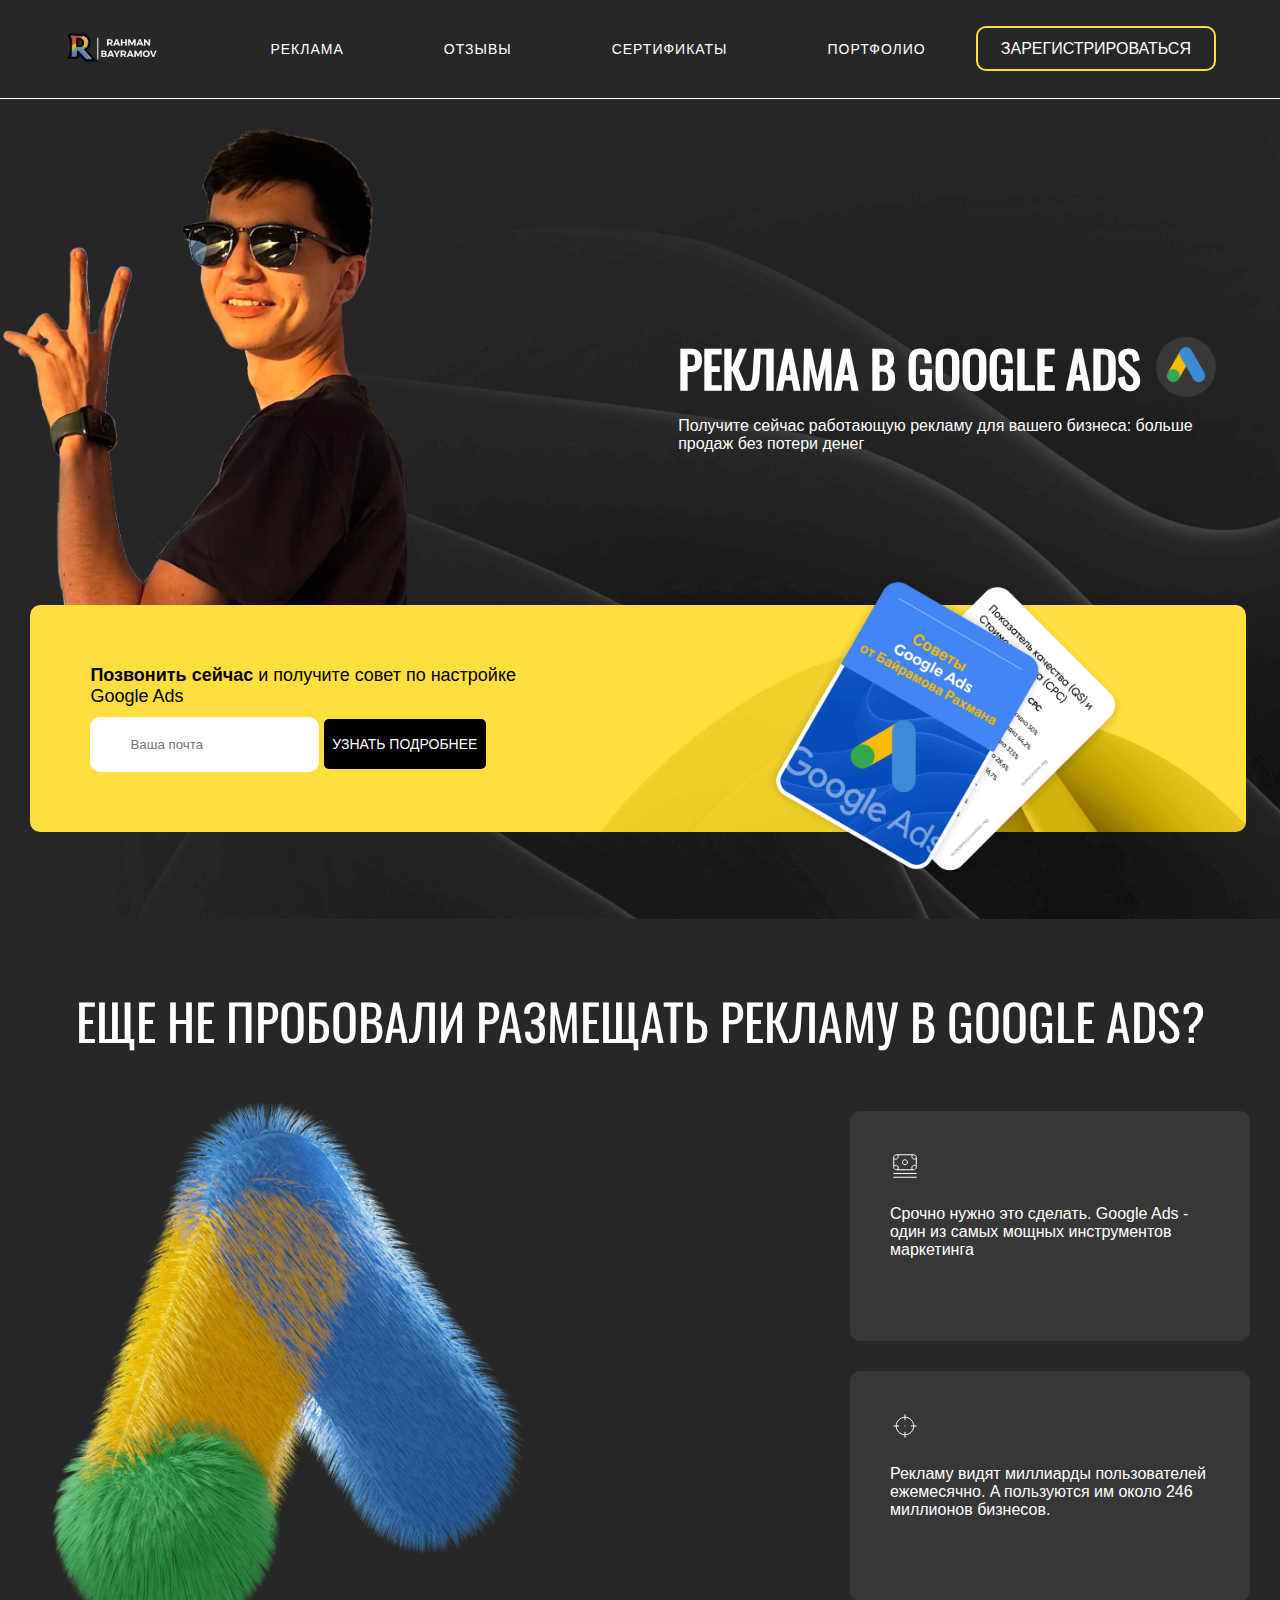
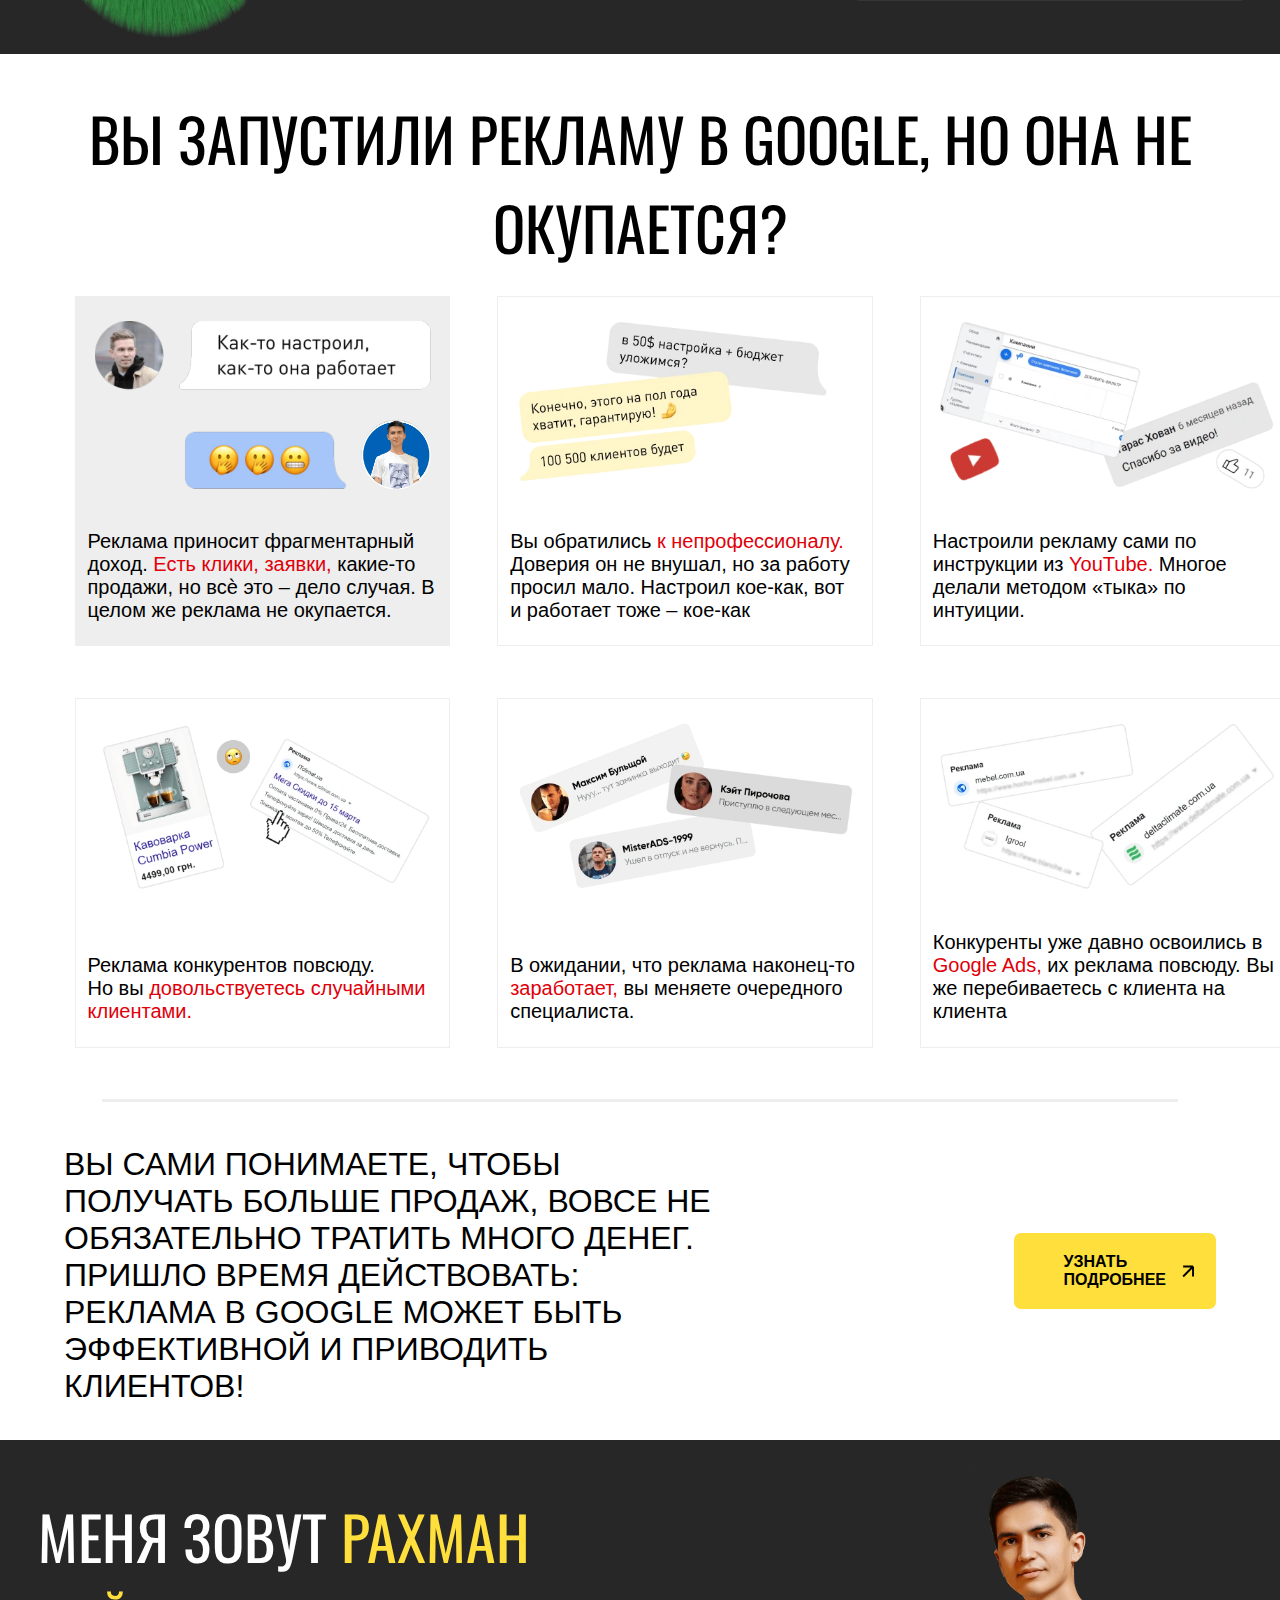
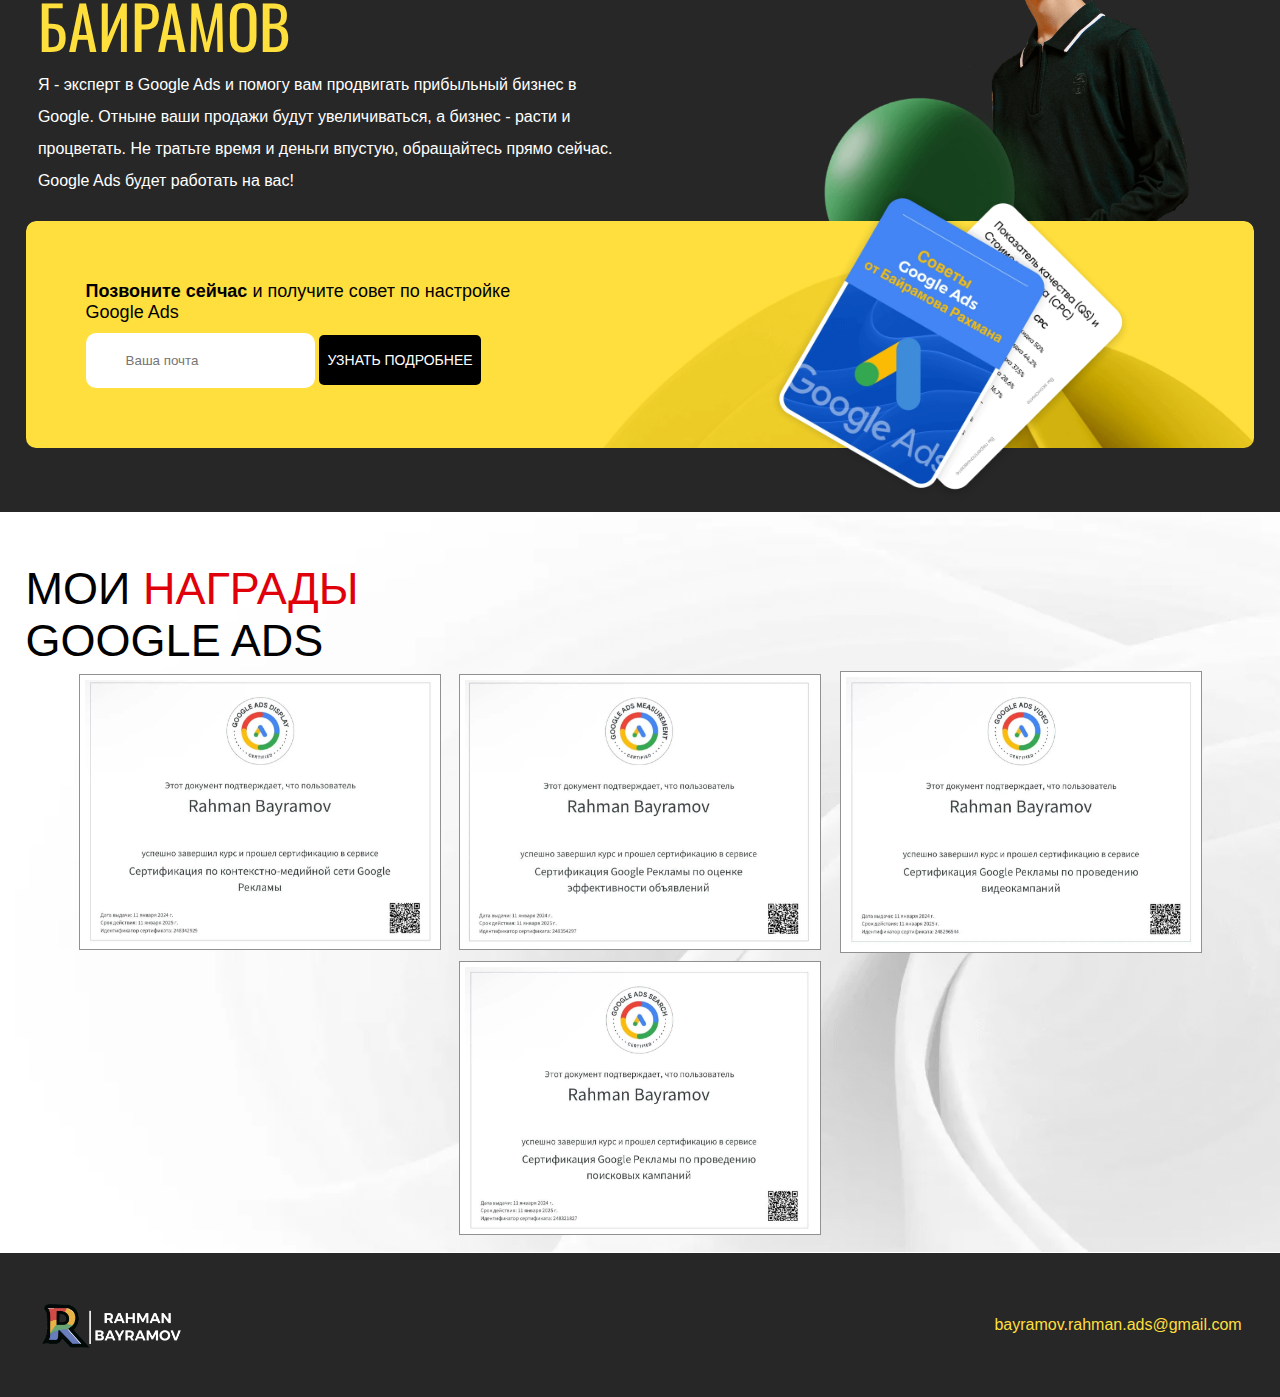
==== commit 30efd541: "Merge branch 'main' of https://github.com/Rahmanbayramov/GoogleAds" ====
--- a/index.html
+++ b/index.html
@@ -72,11 +72,11 @@
         
         <div class="bottom">
 <div class="left_bottom">
-    <p><span class="bold"> Регистрируйтесь сейчас </span> и получите гайд по настройке <br> Google Ads</p>
+    <p><span class="bold"> Позвонить сейчас </span> и получите совет по настройке <br> Google Ads</p>
     <form>
         <input type="email" name="" placeholder="Ваша почта" id="">
         <!-- <button class="btn_dark">ЗАРЕГИСТРИРОВАТЬСЯ</button> -->
-        <a href="reg.html" class="btn_dark">ЗАРЕГИСТРИРОВАТЬСЯ</a>
+        <a href="reg.html" class="btn_dark">УЗНАТЬ ПОДРОБНЕЕ</a>
     </form>
 </div>
 <div class="right_bottom"></div>    
@@ -171,7 +171,7 @@
     GOOGLE МОЖЕТ БЫТЬ ЭФФЕКТИВНОЙ И ПРИВОДИТЬ КЛИЕНТОВ!
     </h4>           
         </div>
-        <a href="reg.html" class=" btn_yellow">ЗАРЕГИСТРИРОВАТЬСЯ</a>
+        <a href="reg.html" class=" btn_yellow">УЗНАТЬ ПОДРОБНЕЕ </a>
     </div>
 </div>
 <div class="five_main">
@@ -192,10 +192,10 @@
 
 <div class="bottom five_bot">
     <div class="left_bottom">
-        <p><span class="bold"> Регистрируйтесь сейчас </span> и получите гайд по настройке <br> Google Ads</p>
+        <p><span class="bold"> Позвоните сейчас </span> и получите совет по настройке <br> Google Ads</p>
         <form   action="" method="">
             <input type="email" name="" placeholder="Ваша почта" id="" required>
-            <a href="reg.html" class="btn_dark">ЗАРЕГИСТРИРОВАТЬСЯ</a>
+            <a href="reg.html" class="btn_dark"> УЗНАТЬ ПОДРОБНЕЕ</a>
         </form>
     </div>
     <div class="right_bottom"></div>    
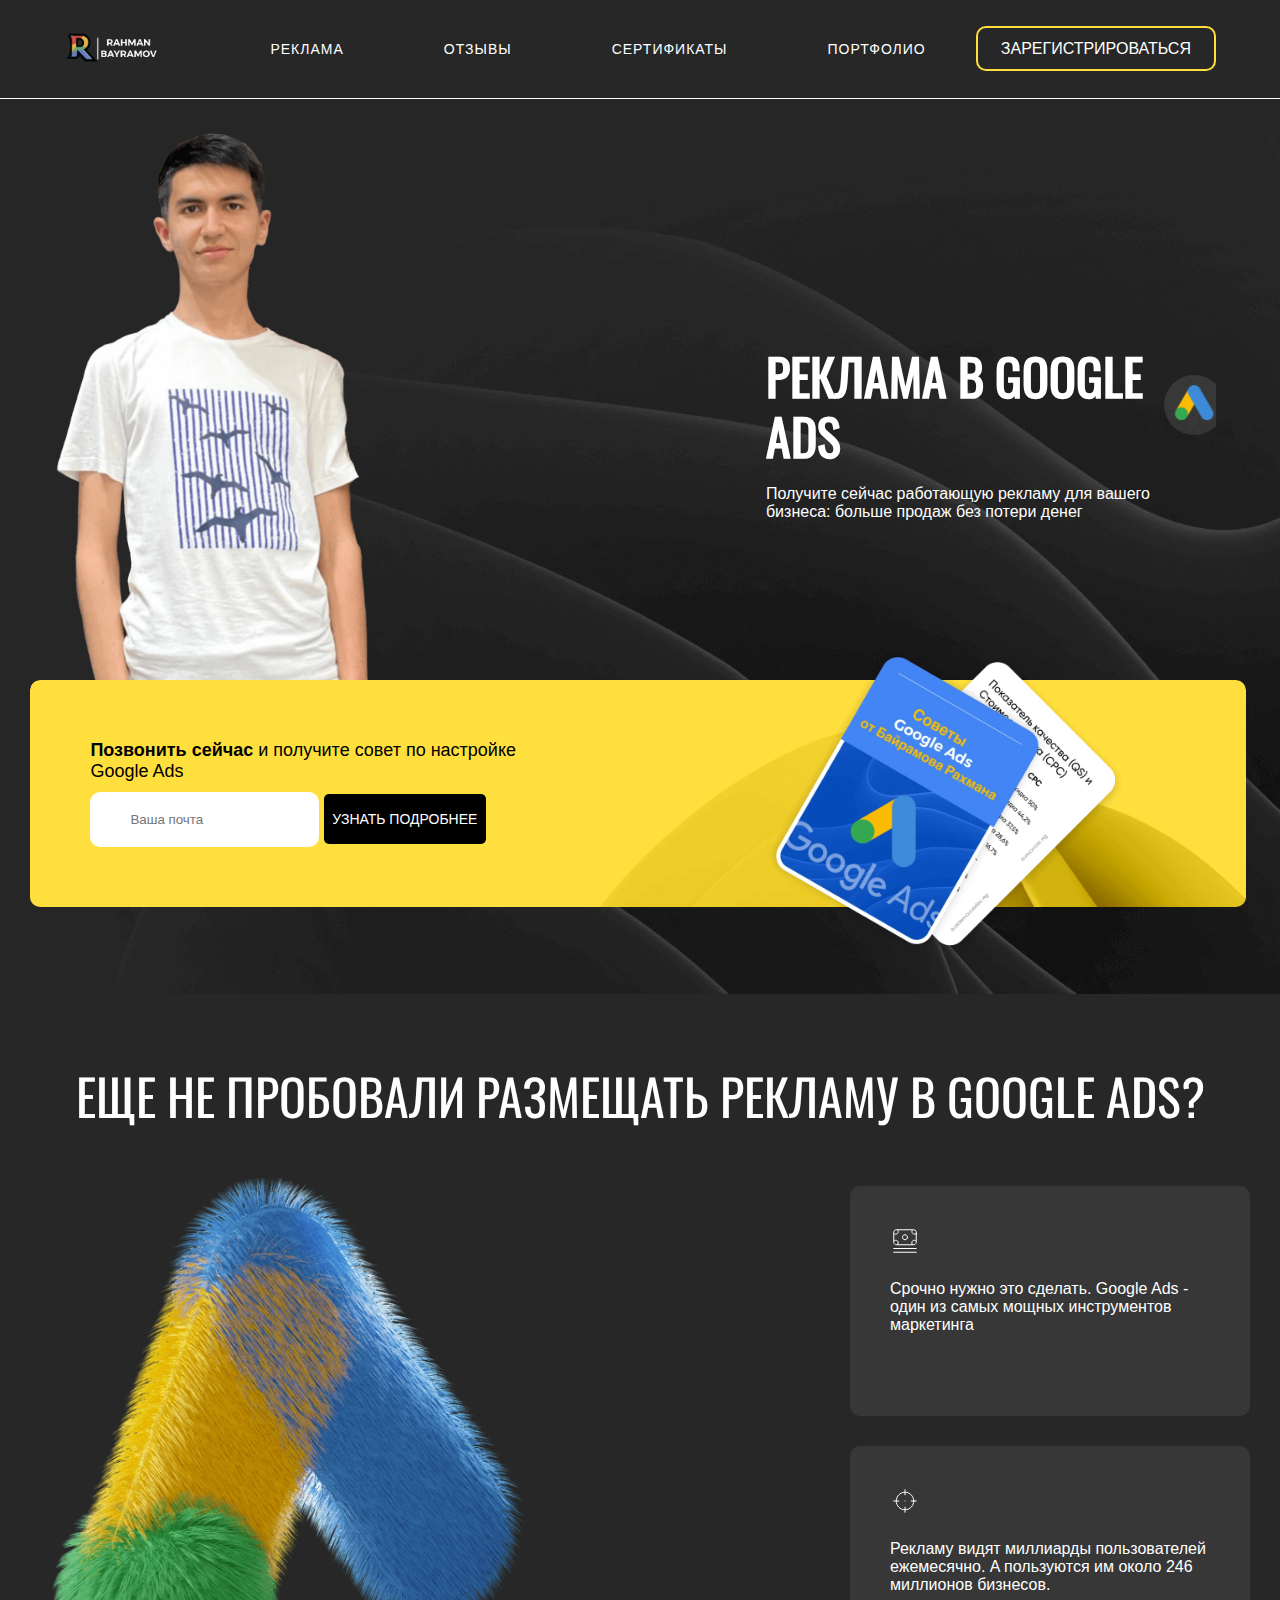
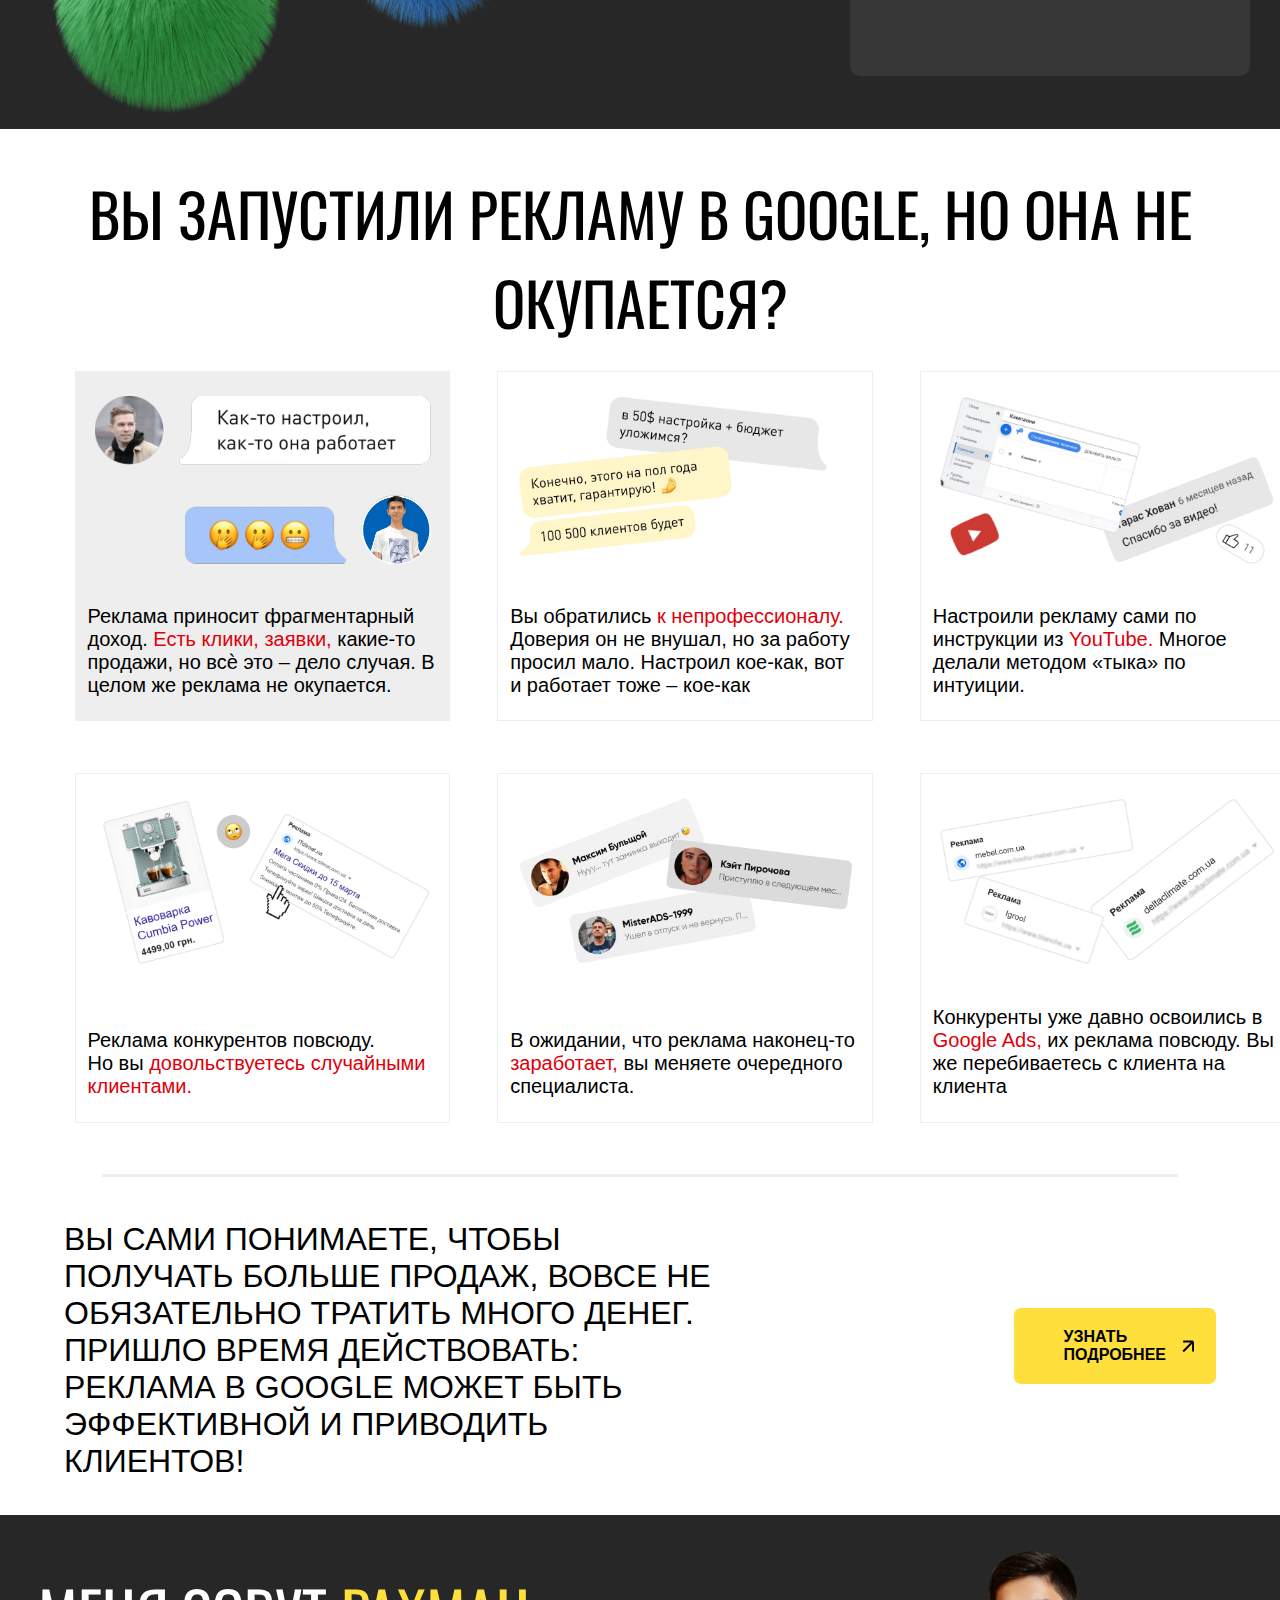
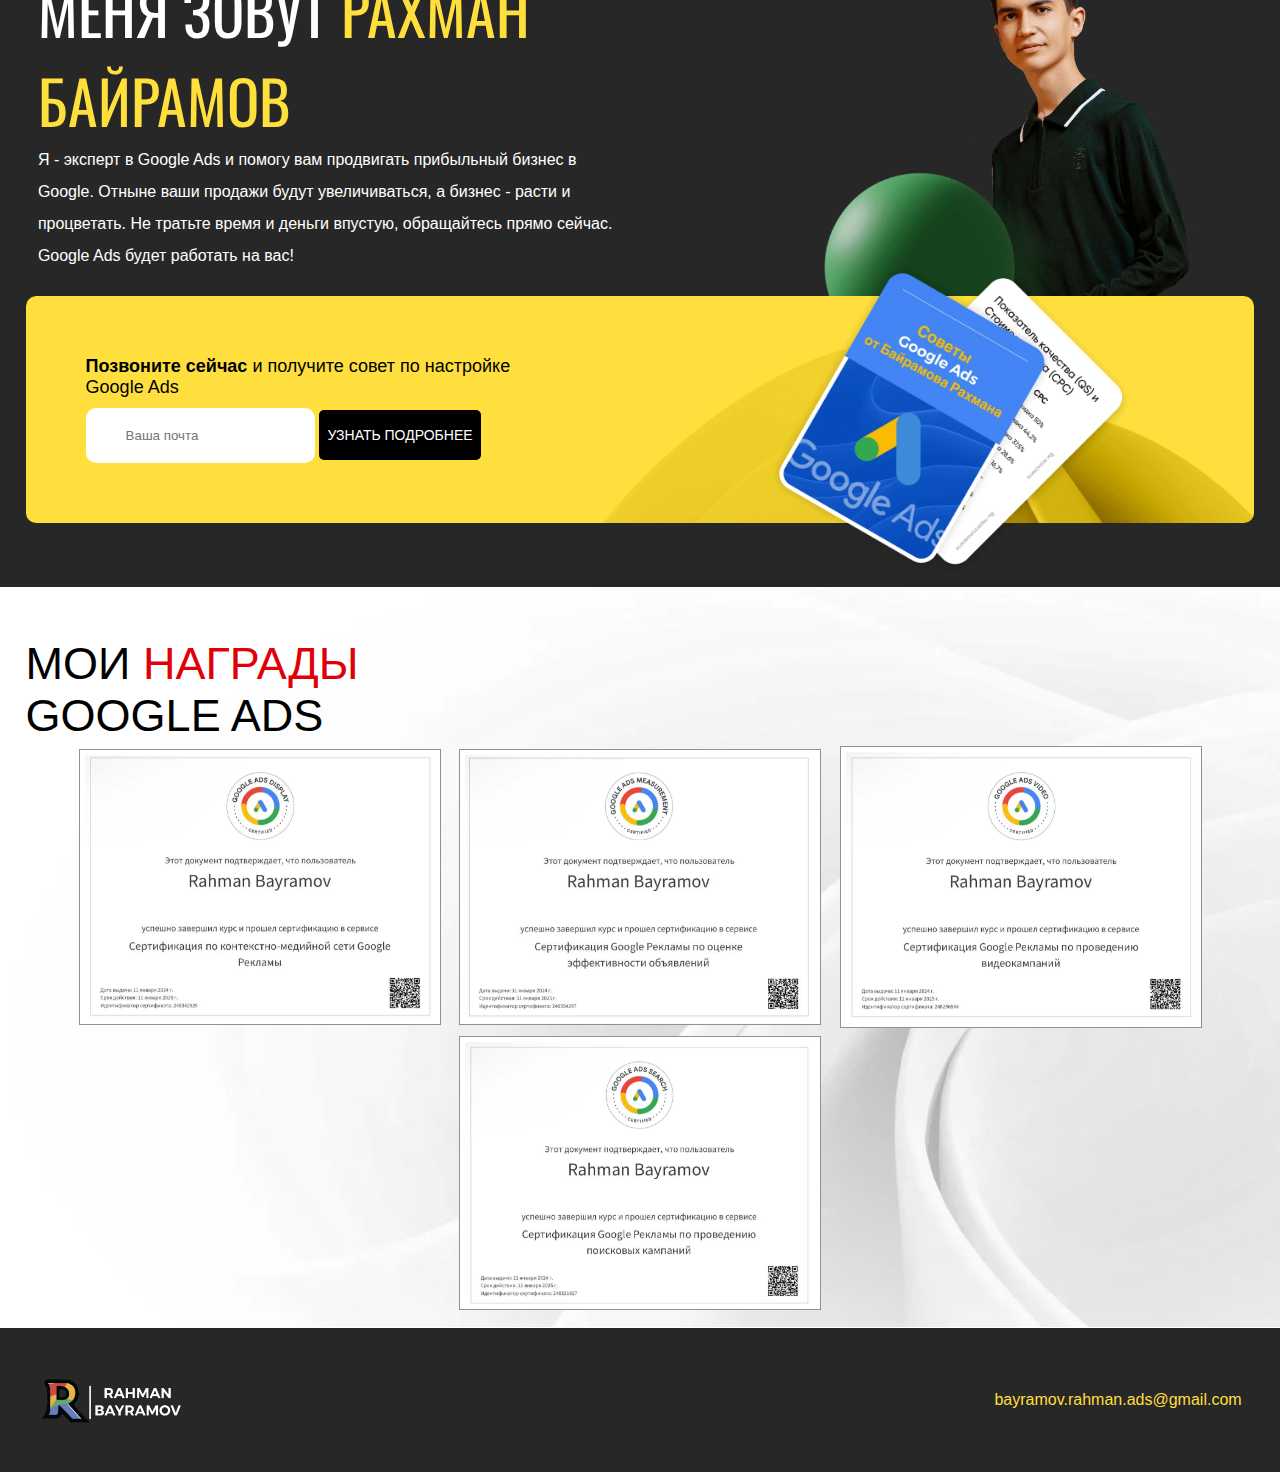
==== commit af33131e: "change edit photo" ====
--- a/index.html
+++ b/index.html
@@ -59,7 +59,7 @@
         <div class="collage">
             <div class="left_ph">
                 <!-- <img class="otzyv" src="img/o01.png" alt="otzyv"> -->
-                <img class="hero" src="img/h1.webp" alt="Bayramow Rahman">
+                <img class="hero" src="img/h.webp" alt="Bayramow Rahman">
             </div>
         <div class="right">
             
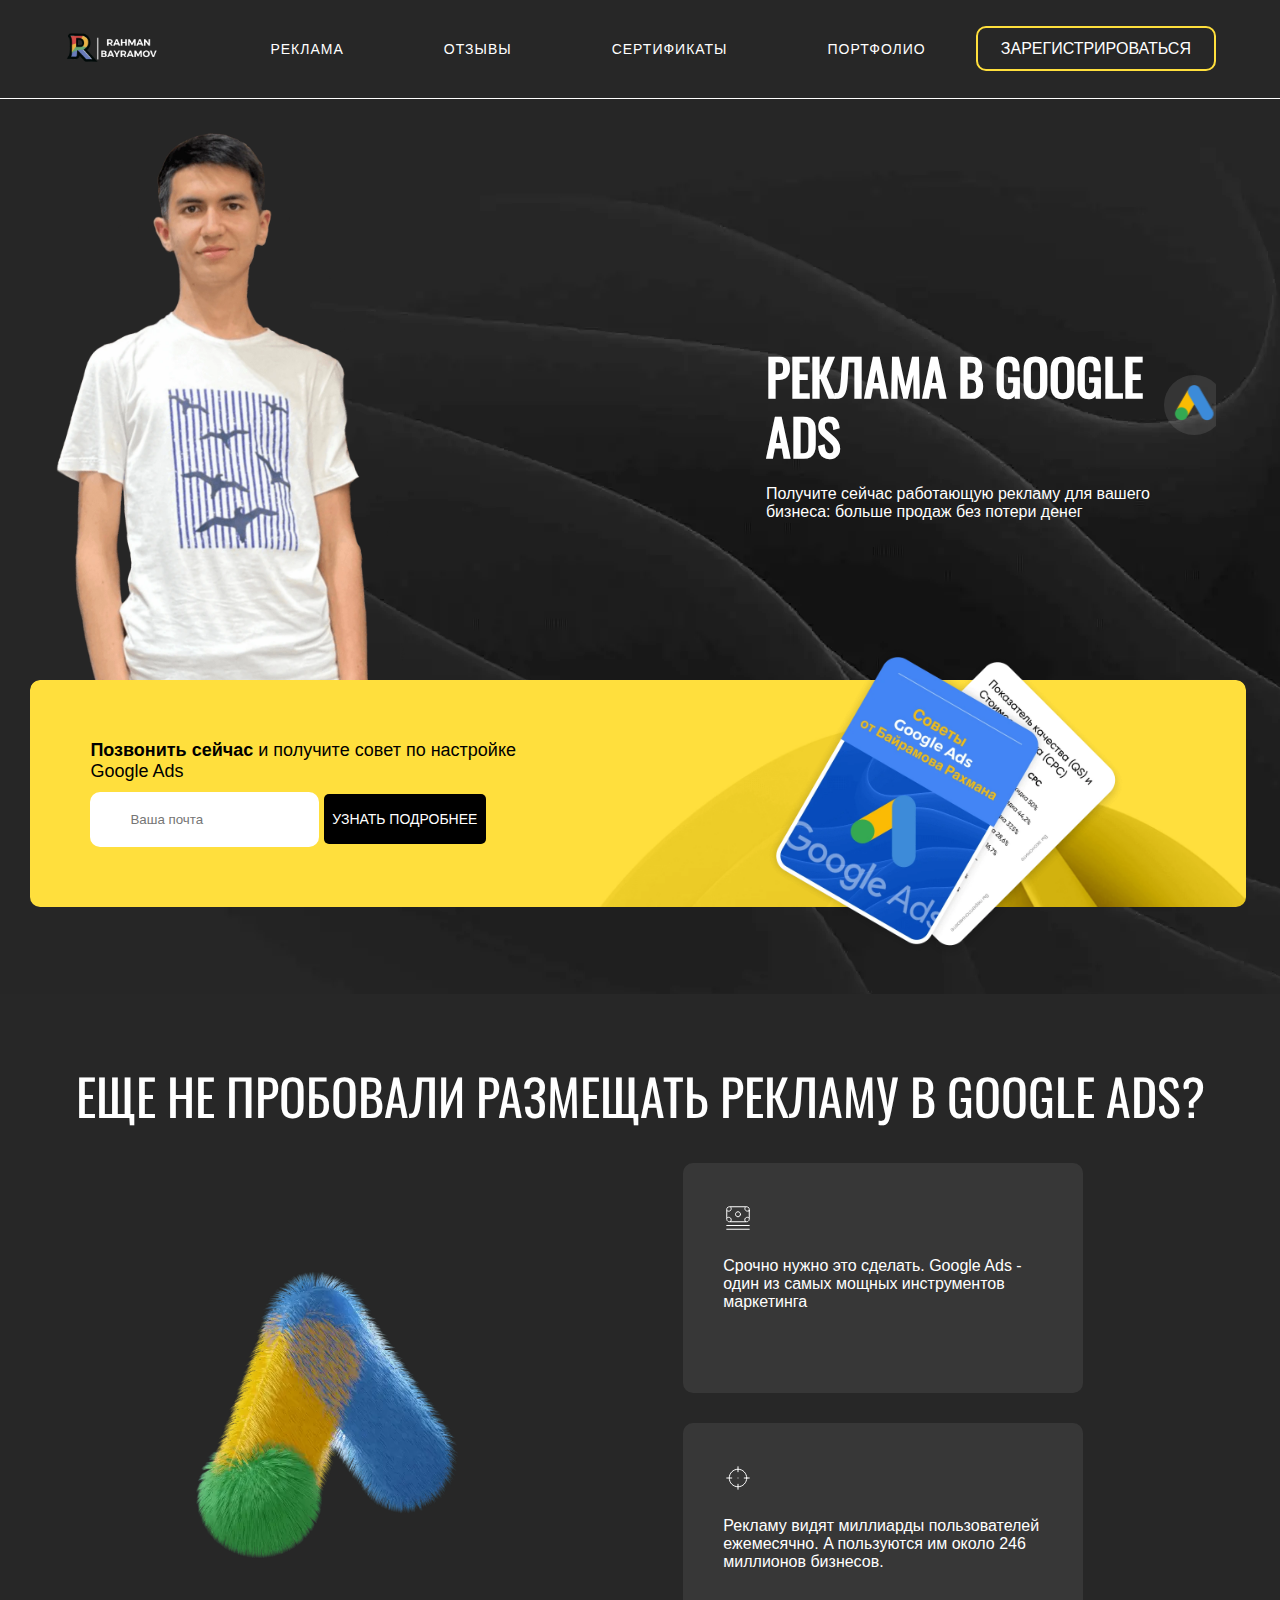
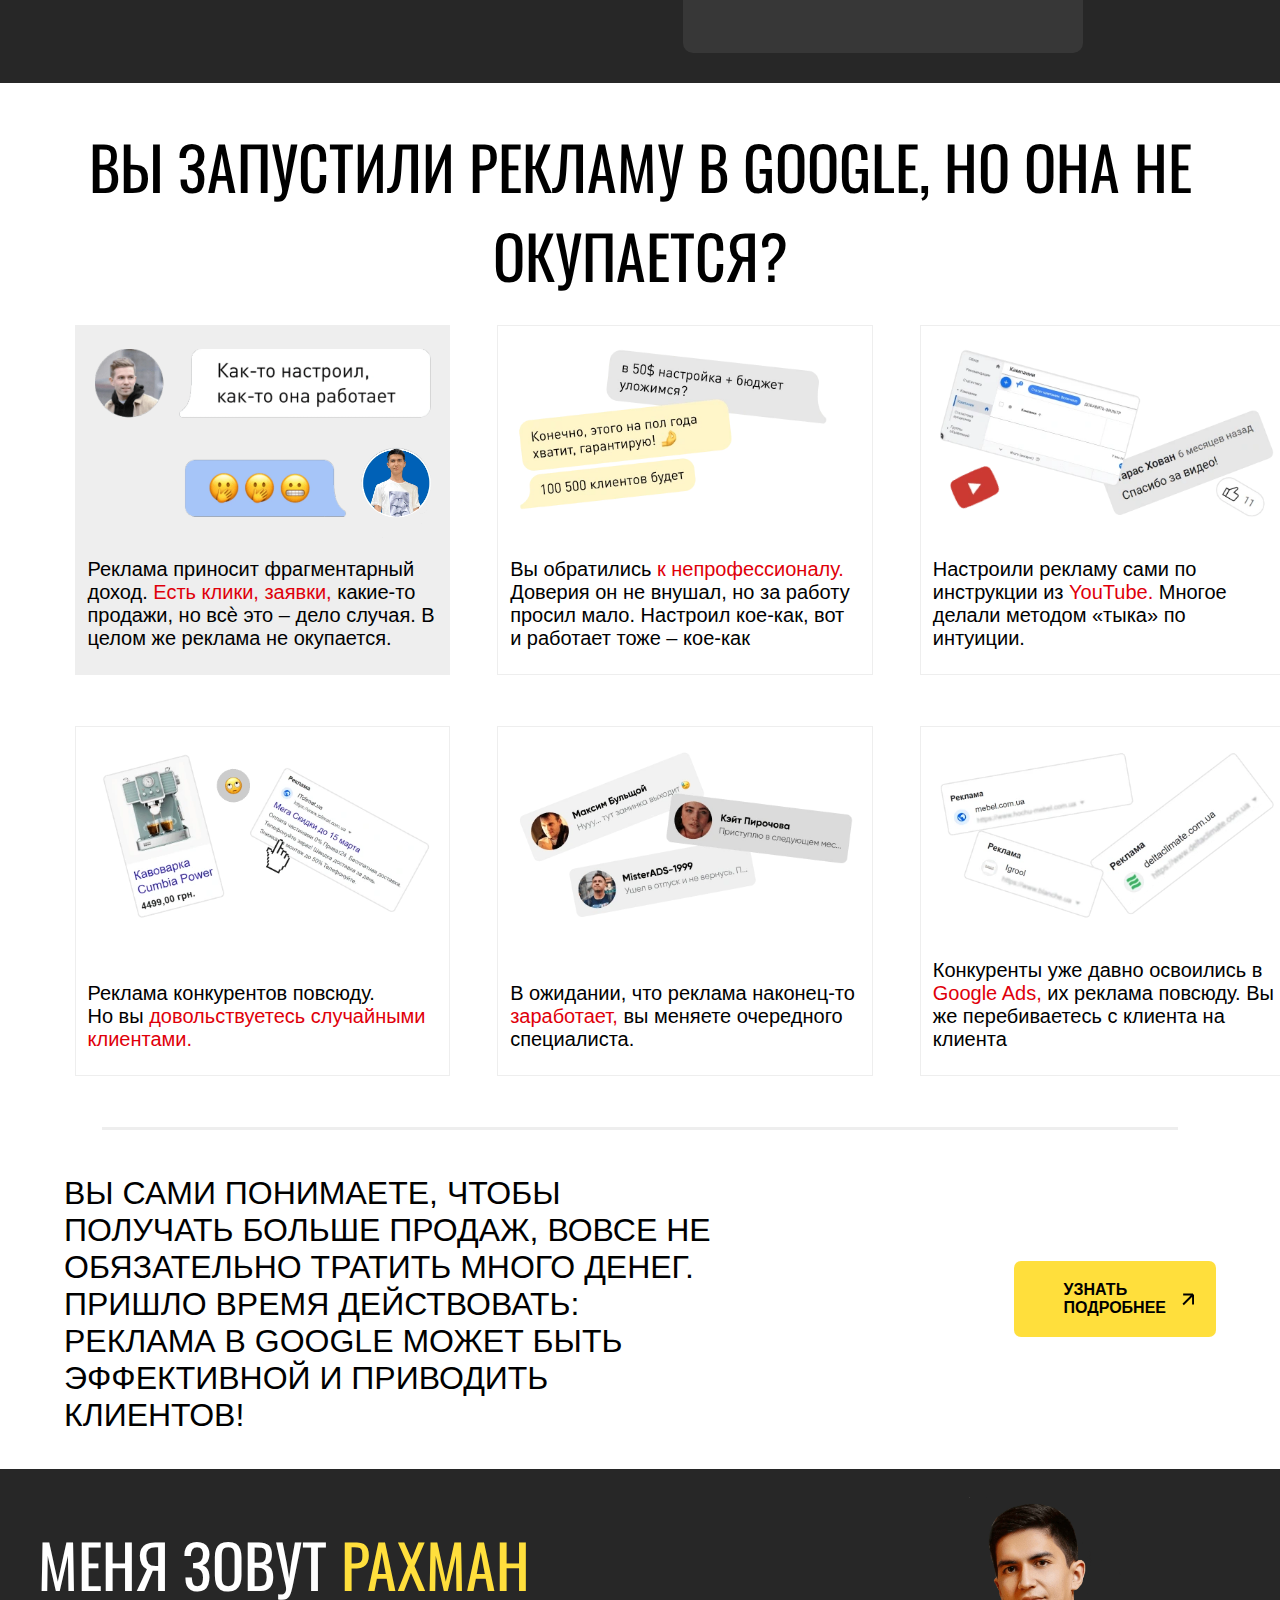
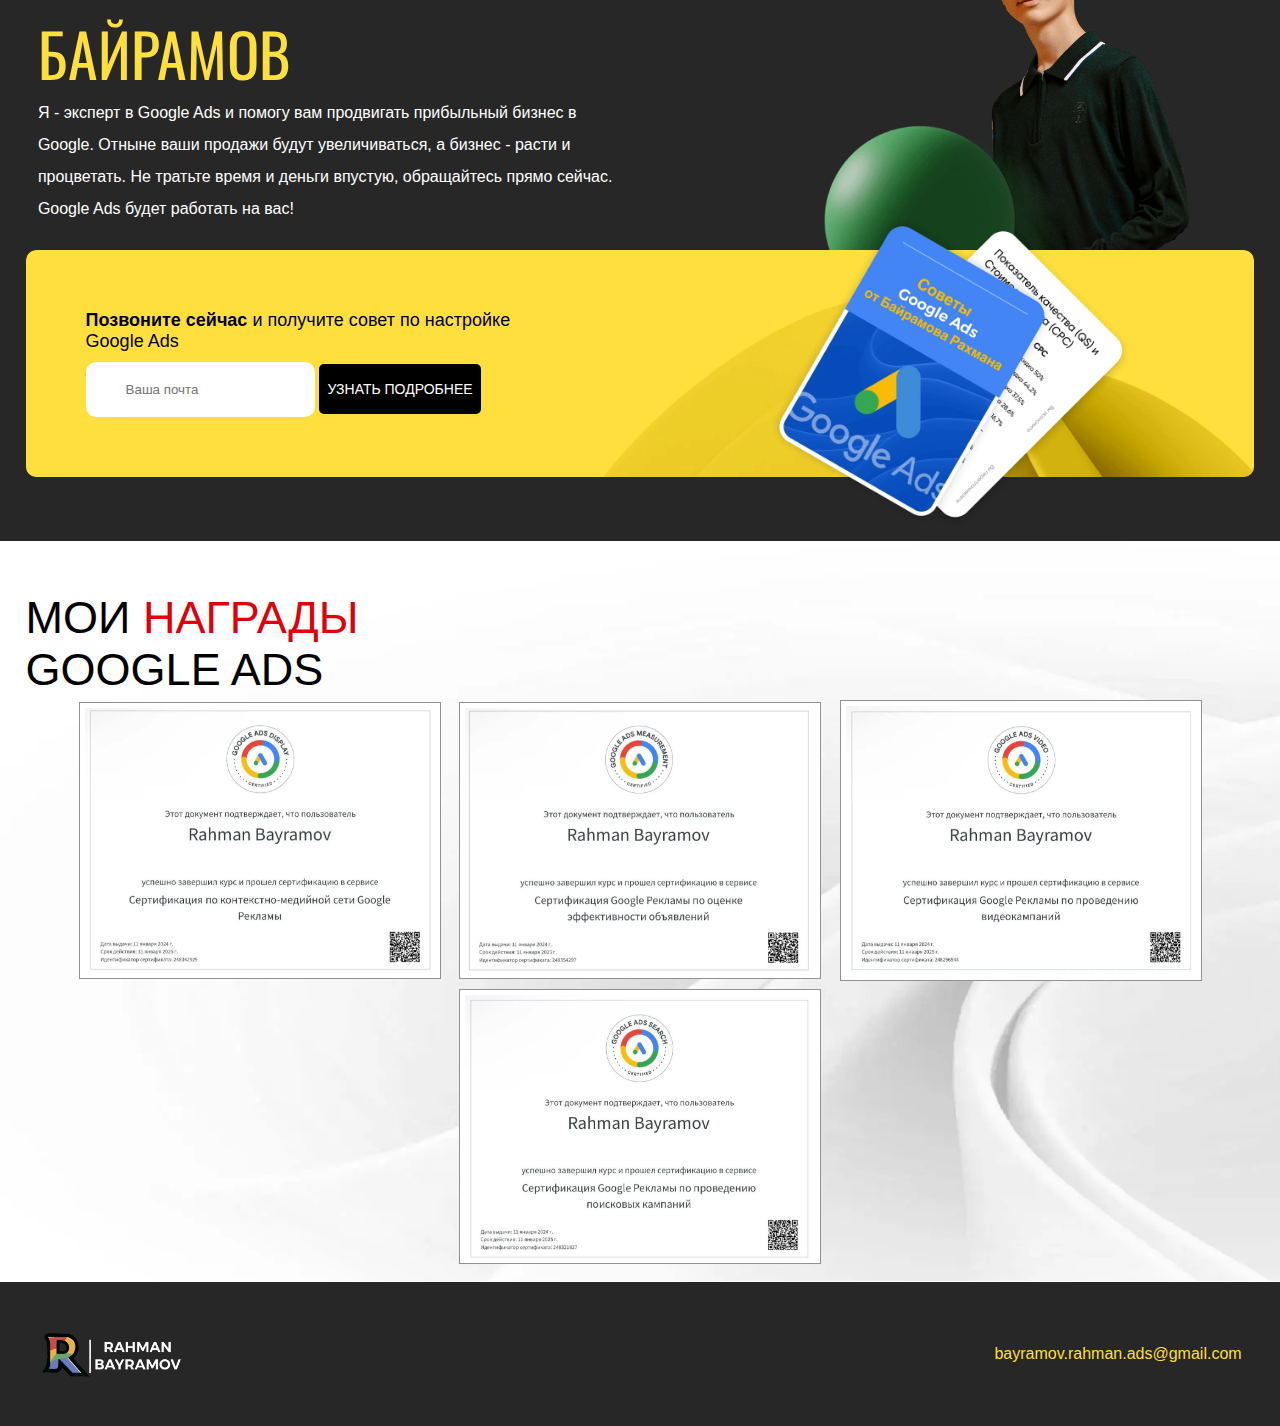
==== commit ced5d360: "small" ====
--- a/index.html
+++ b/index.html
@@ -3,13 +3,14 @@
 <head>
     <meta charset="UTF-8">
     <meta name="viewport" content="width=device-width, initial-scale=1.0">
+    <meta name="yandex-verification" content="e28503defd2a7f1e" />
     <meta name="description" content="Bayramow Rahman Google Ads reklama goymana komek edyan">
     <meta name="robots" content="index,follow">
     <meta name = "keywords" content = "Rahman, Bayramow, Google Ads, reklama, hyzmat, goymak, amatly" />
     <meta name = "revised" content = "Rahman Bayramow, 7/1/2024" />
     <meta name="google-site-verification" content="lGjwVgALSe47gOGlbo3NfjTSC-YKQ1XRAkryBtOQSU8" />
     <link rel="icon" href="img/gg.webp "  type="image/x-icon" >
-    <!-- <link rel="preload" as="image" href="img/h.png"> -->
+    <link rel="preload" as="image" href="img/h.webp">
 
 
 
--- a/style/style.css
+++ b/style/style.css
@@ -254,6 +254,7 @@
 
 .hero{
     width:60%;
+    height: 80%;
 }
 .otzyv{
     position: absolute;
@@ -397,11 +398,11 @@
 }
 .second_main{
     display: flex;
-    justify-content: space-between;
+    justify-content: space-evenly;
     align-items: center;
 }
 .second_main img{
-    width: 45%;
+    width: 25%;
 }
 
 .l_bl{
@@ -938,9 +939,12 @@
     }
     .five_bot{
         margin: 0;
+        width: 100% !important;
     }
     .bottom{
         padding: 20px;
+        width: 94%;
+        margin-bottom: 0;
     }
     .title{
         font-size: 25px;
@@ -1108,9 +1112,13 @@
     }
     .five_bot{
         margin: 0;
+        width: 100% !important
     }
     .bottom{
         padding: 20px;
+        width: 94%;
+        margin-bottom: 0;
+
     }
     .title{
         font-size: 25px;
@@ -1274,9 +1282,12 @@
     }
     .five_bot{
         margin: 0;
+        width: 100% !important
     }
     .bottom{
         padding: 20px;
+        width: 94%;
+        margin-bottom: 0;
     }
     .title{
         font-size: 25px;
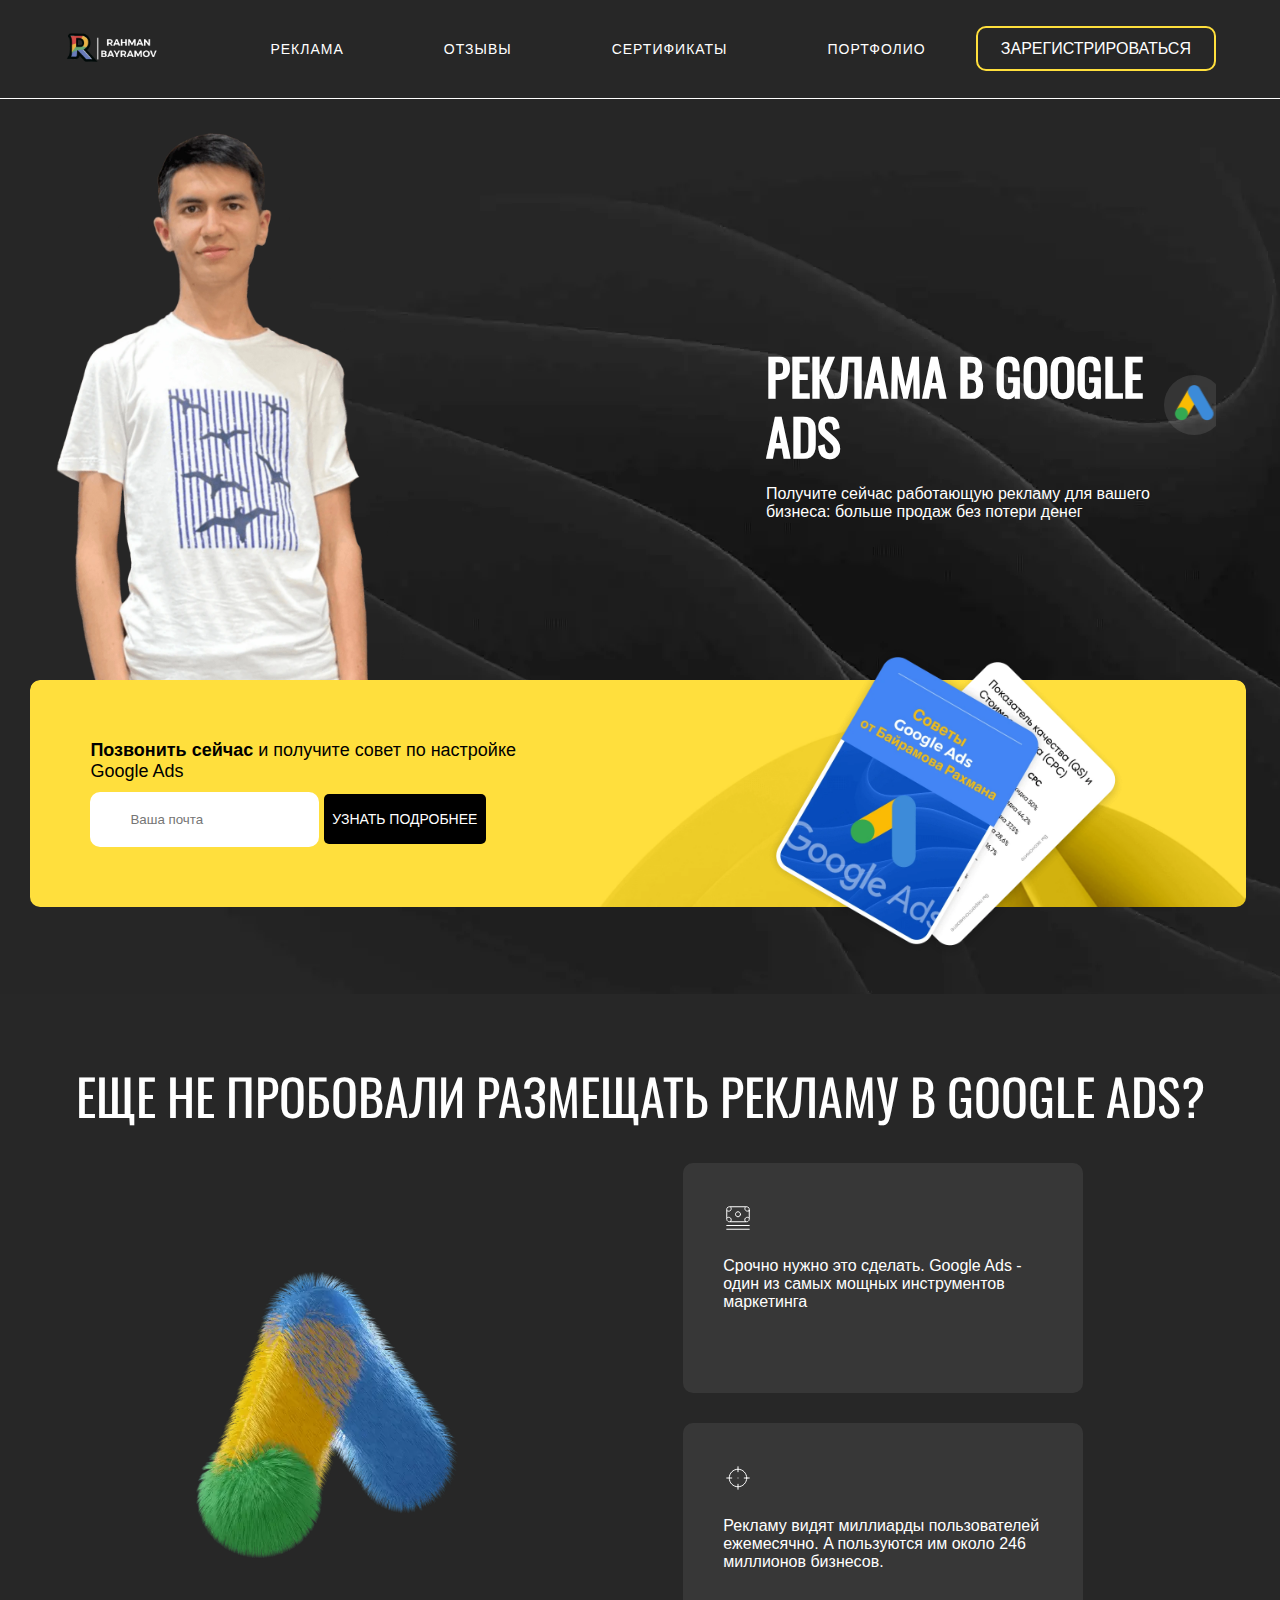
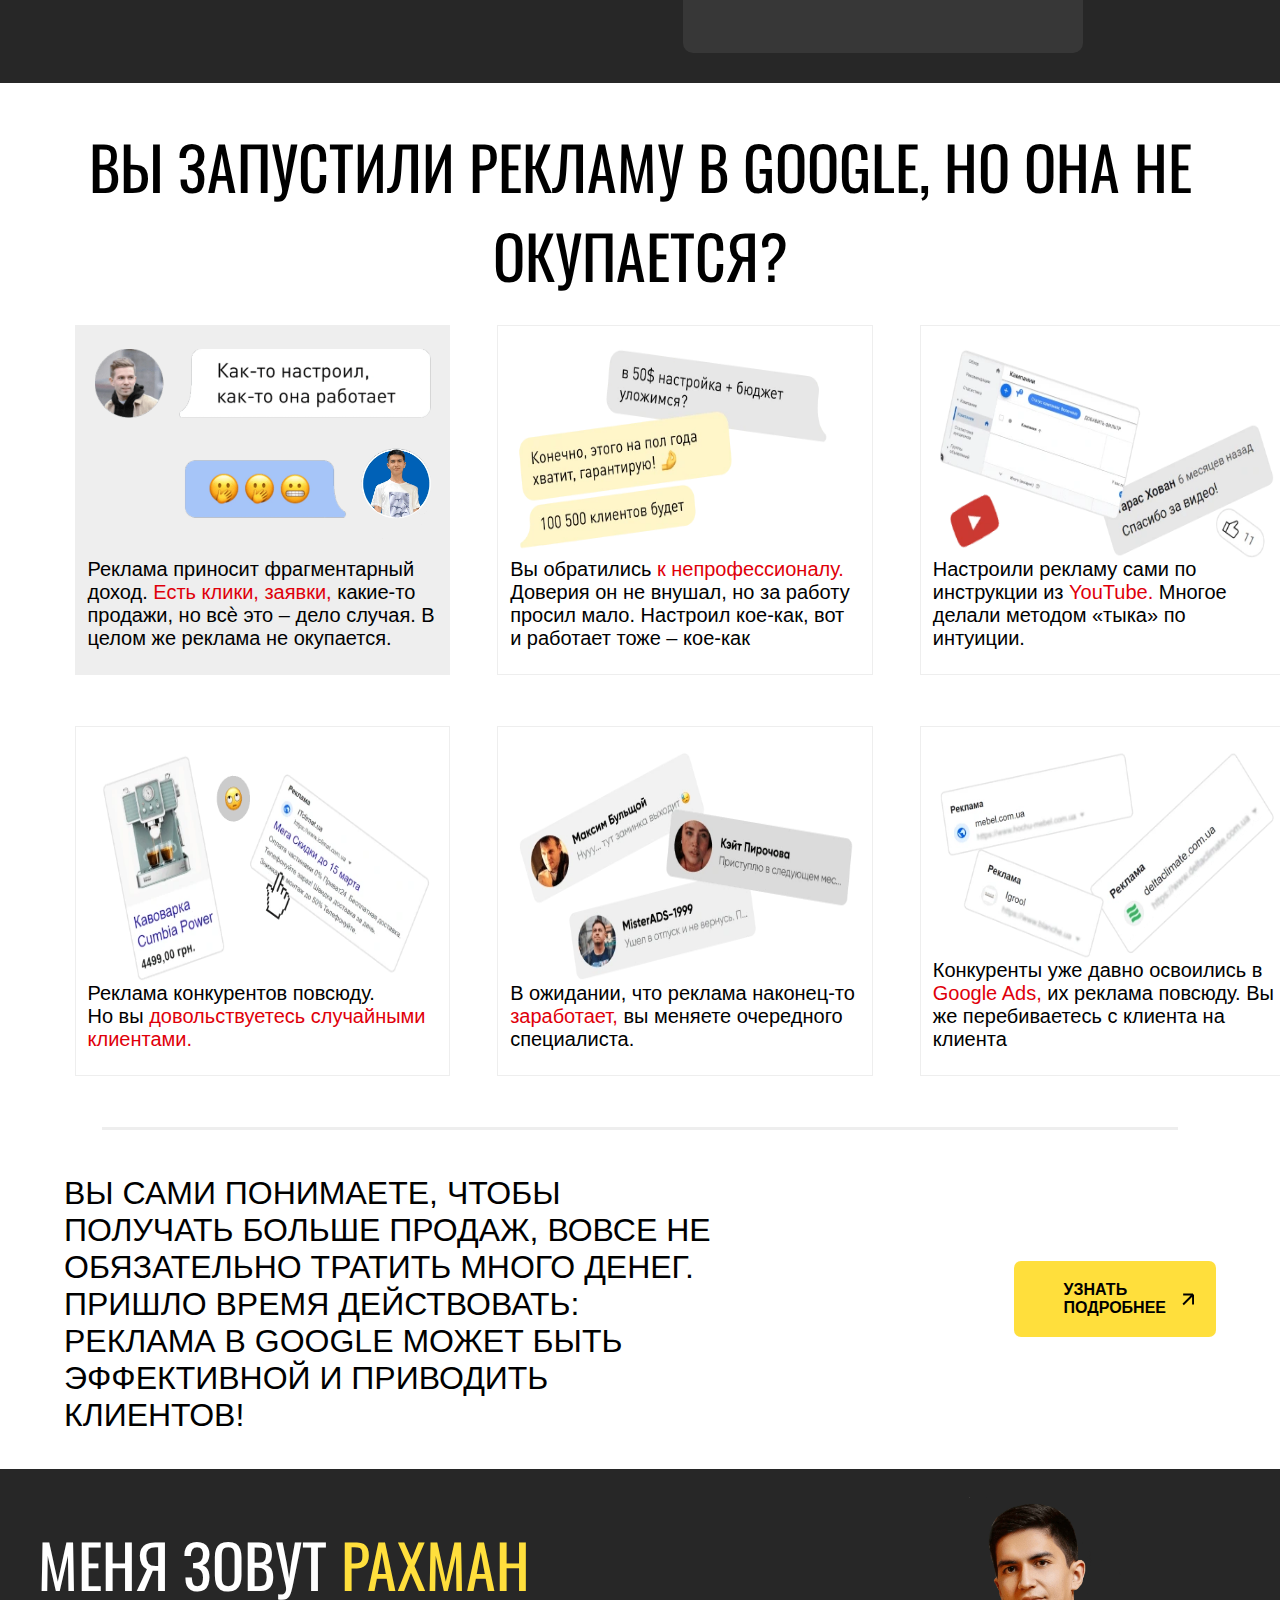
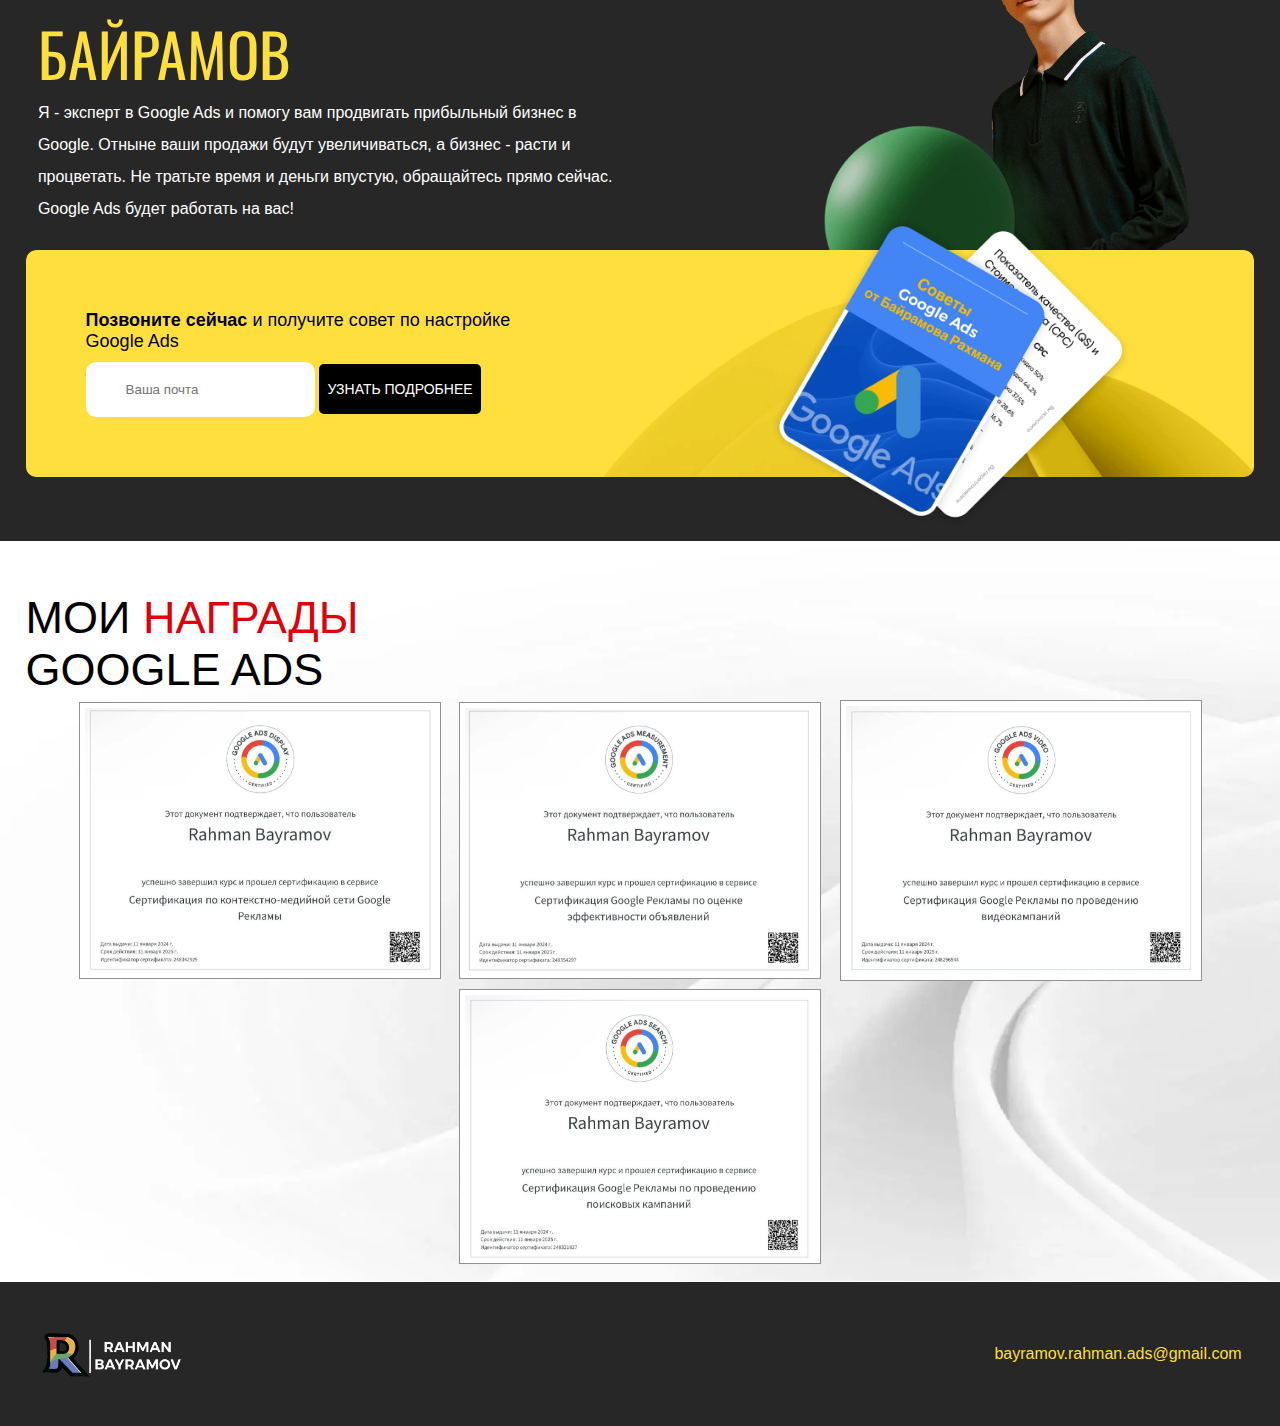
==== commit d0516562: "height 100%" ====
--- a/index.html
+++ b/index.html
@@ -11,6 +11,8 @@
     <meta name="google-site-verification" content="lGjwVgALSe47gOGlbo3NfjTSC-YKQ1XRAkryBtOQSU8" />
     <link rel="icon" href="img/gg.webp "  type="image/x-icon" >
     <link rel="preload" as="image" href="img/h.webp">
+    <link rel="preload" as="image" href="img/hero-bg.webp">
+
 
 
 
--- a/style/style.css
+++ b/style/style.css
@@ -174,6 +174,7 @@
     border-bottom: 1px solid white;
 }
 header a img{
+    height: 100%;
     width: 60%;
 }
 header ul{
@@ -193,6 +194,7 @@
     border-radius: 10px;
 }
 .reg_img{
+    height: 100%;
     width: 30%;
 }
 .port{
@@ -222,6 +224,7 @@
     padding: 5% 0;
 }
 .reg_pole img{
+    height: 100%;
     width: 40%;
 }
 .dan{
@@ -402,6 +405,7 @@
     align-items: center;
 }
 .second_main img{
+    height: 100%;
     width: 25%;
 }
 
@@ -464,6 +468,7 @@
 
 }
 .th1 img{
+    height: 100%;
     background: center/contain no-repeat;
     width: 350px;
 
@@ -638,6 +643,7 @@
 }
 
 .six_cl-up img{
+    height: 100%;
     margin-right: 5%;
     width: 20%;
 }
@@ -661,6 +667,7 @@
     width: 574px;
 }
 .six_right img{
+    height: 100%;
     width: 40%;
 }
 
@@ -678,9 +685,8 @@
     flex-direction: column;
 }
 .six_collage img{
+    height: 100%;
     width: 100%;
-}
-.six_collage img{
   cursor: pointer;
   transition-property: max-width, max-height, left, top;
   transition-duration: 0.3s;
@@ -724,6 +730,7 @@
 }
 
 footer img{
+    height: 100%;
     width: 12%;
 
 }
@@ -732,18 +739,8 @@
     justify-content: space-between;
     align-items: center;
 }
-
 .footer_left p{
     margin: 0 15px;
-}
-
-
-.footer_right{
-    display: flex;
-    align-items: center;
-}
-.footer_right img{
-    margin-right: 5%;
 }
 /* foto */
 
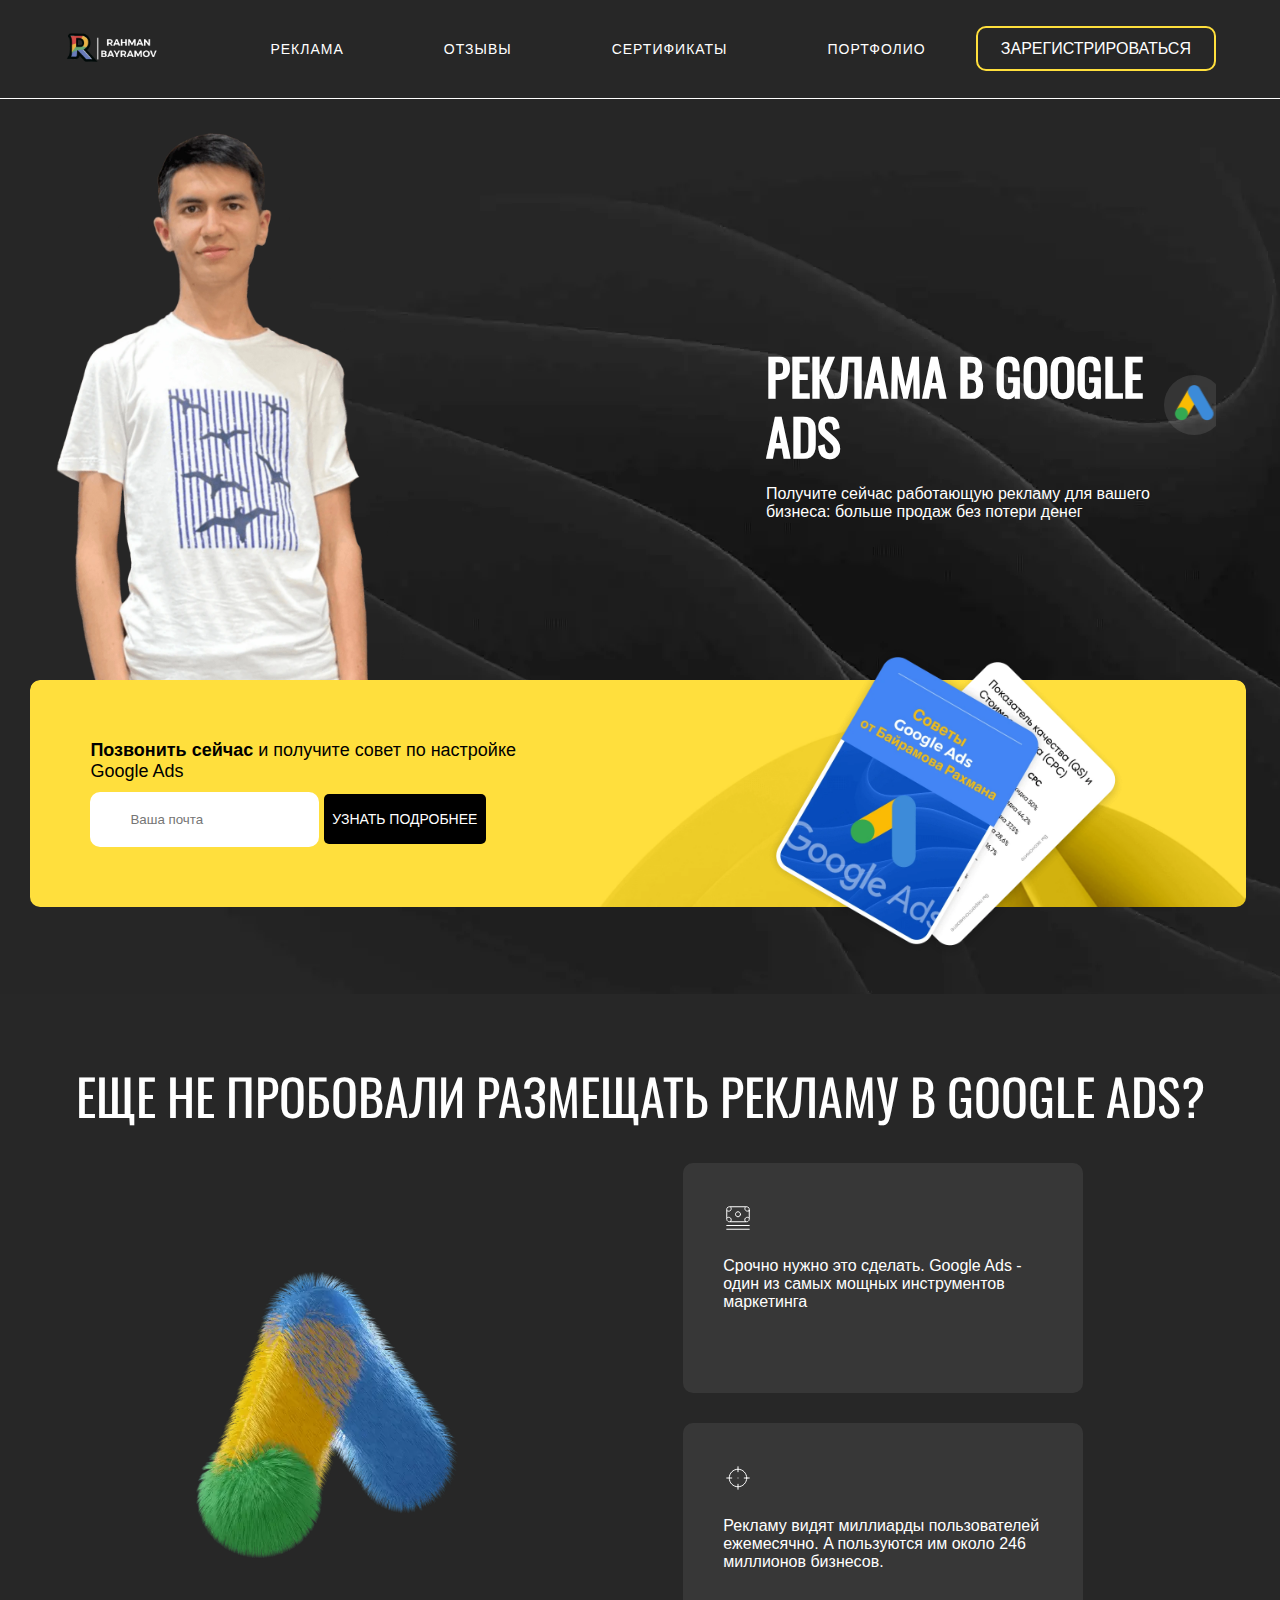
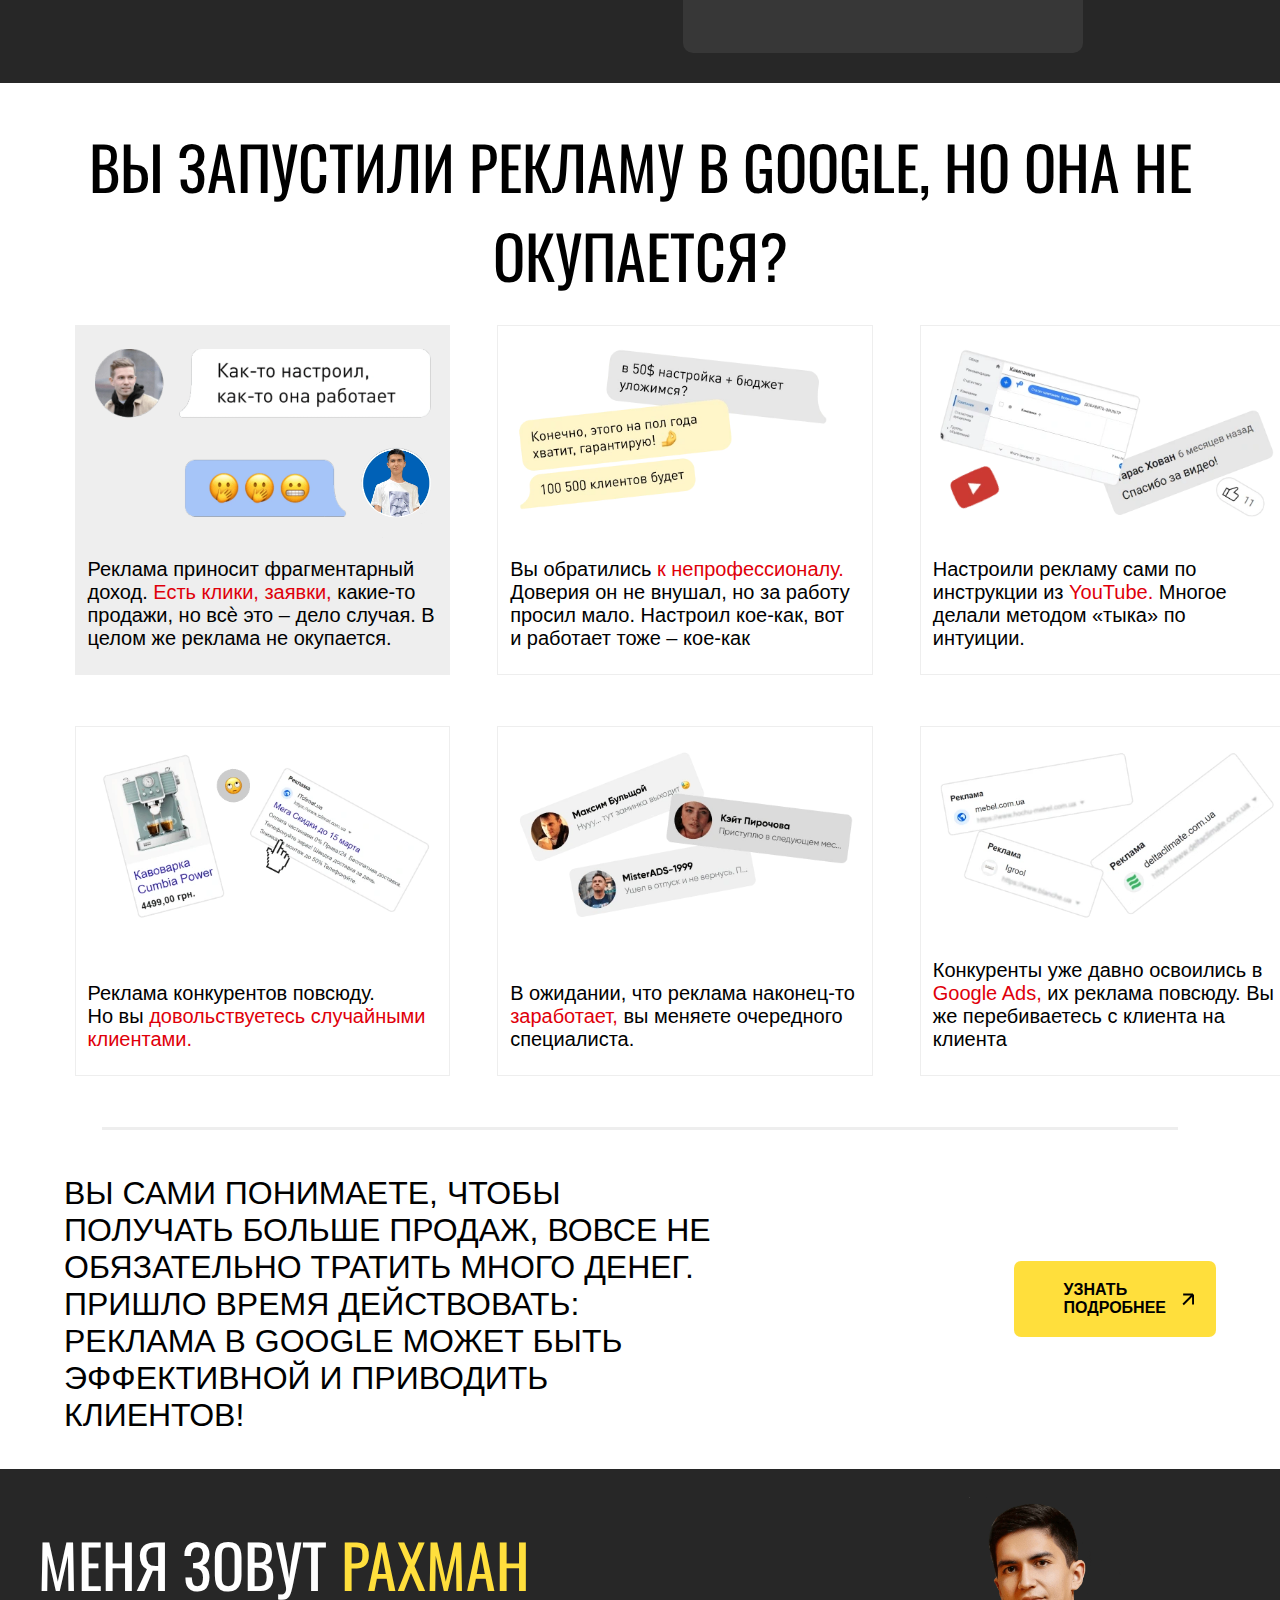
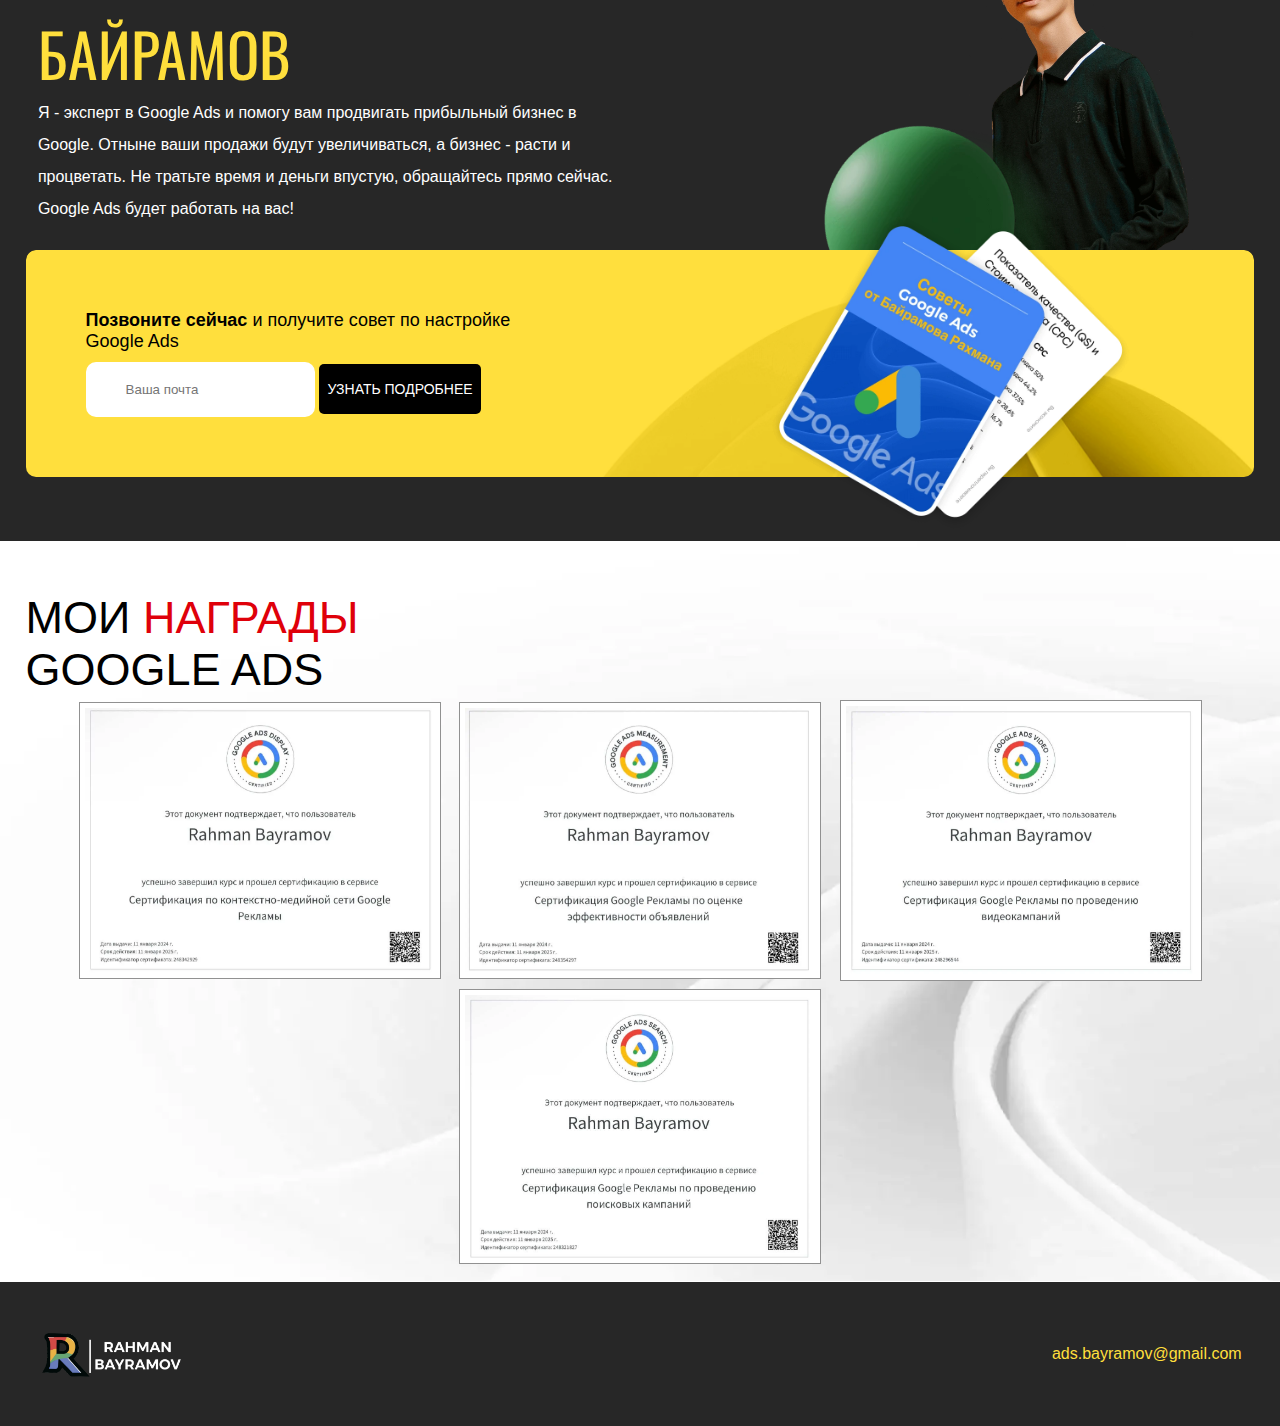
==== commit f5d78ab9: "email" ====
--- a/index.html
+++ b/index.html
@@ -217,7 +217,7 @@
 <footer>
     <img src="img/logo.webp" alt="logo">
 
-        <a href="mailto:mail@bayramov.rahman.ads@gmail.com" class="yellow ">bayramov.rahman.ads@gmail.com</a>
+        <a href="mailto:ads.bayramov@gmail.com" class="yellow ">ads.bayramov@gmail.com</a>
 
     
 </footer>
--- a/style/style.css
+++ b/style/style.css
@@ -468,7 +468,7 @@
 
 }
 .th1 img{
-    height: 100%;
+    height: auto;
     background: center/contain no-repeat;
     width: 350px;
 
